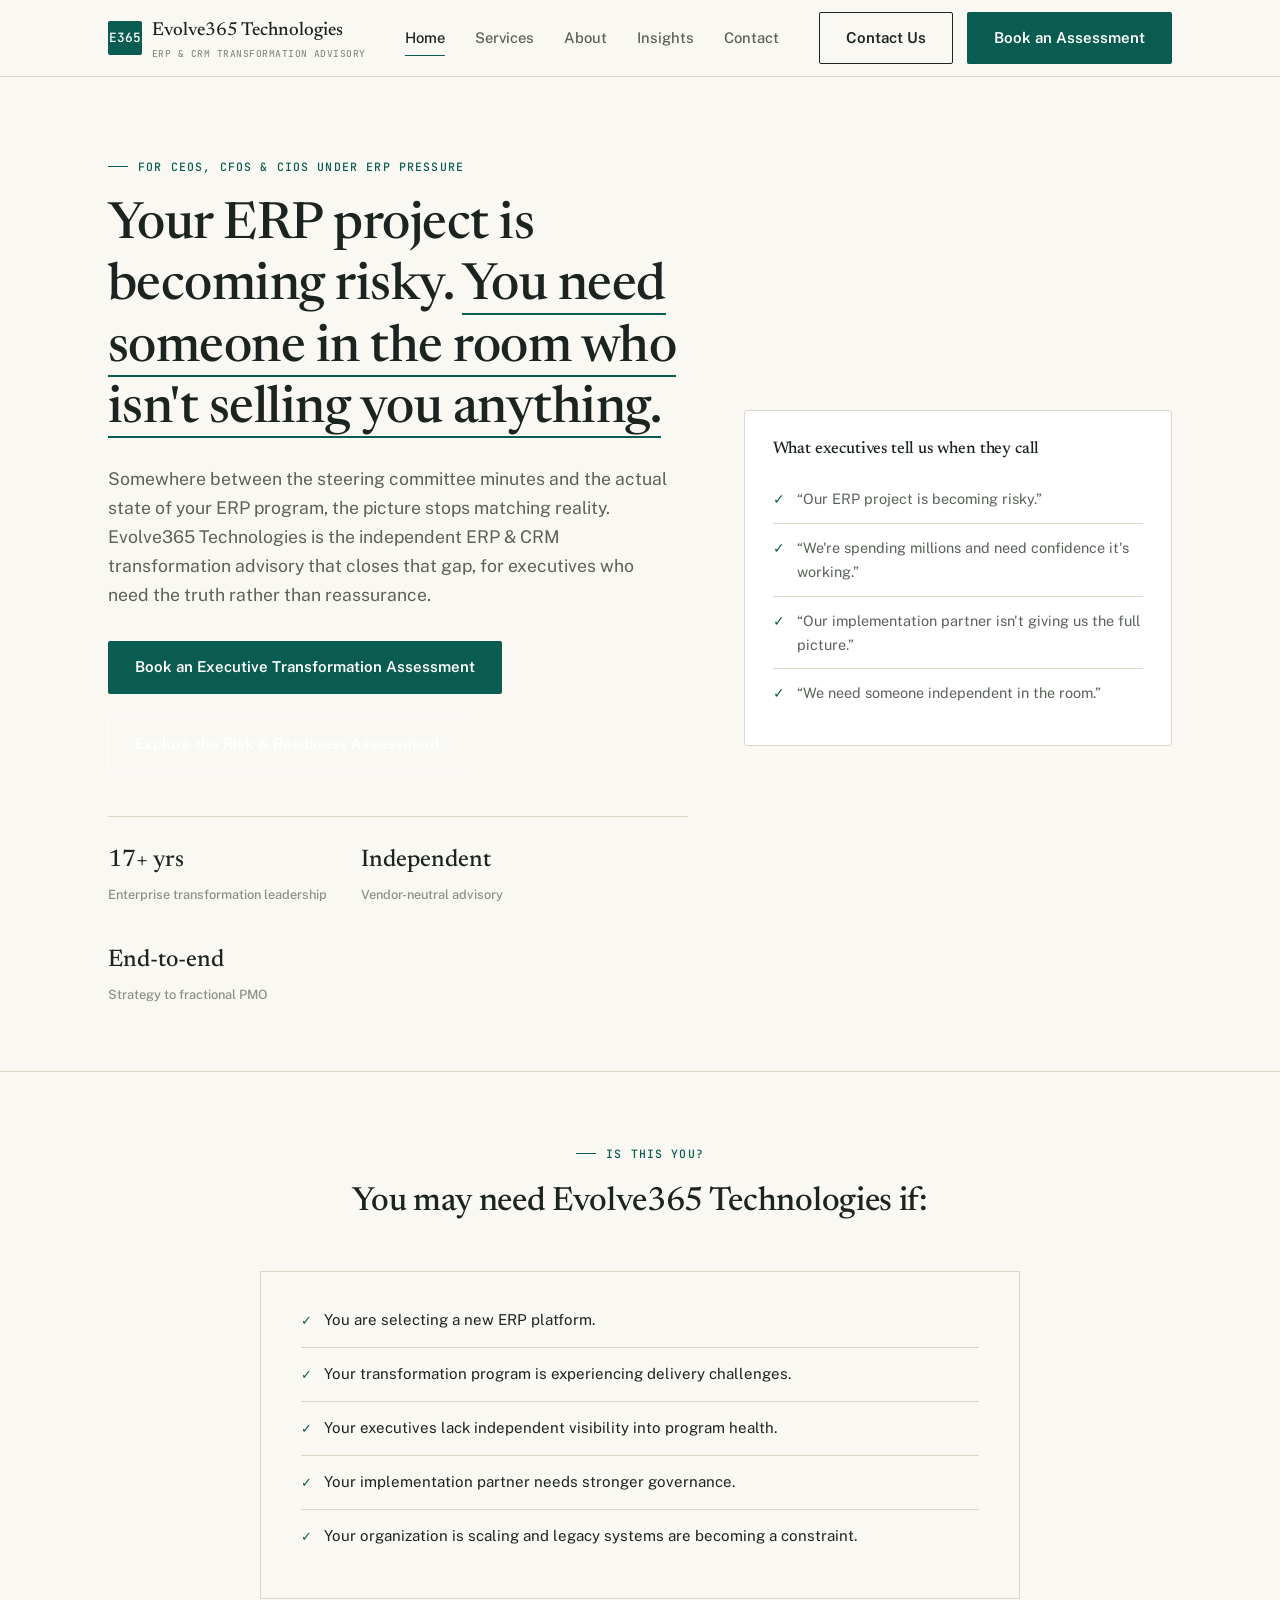
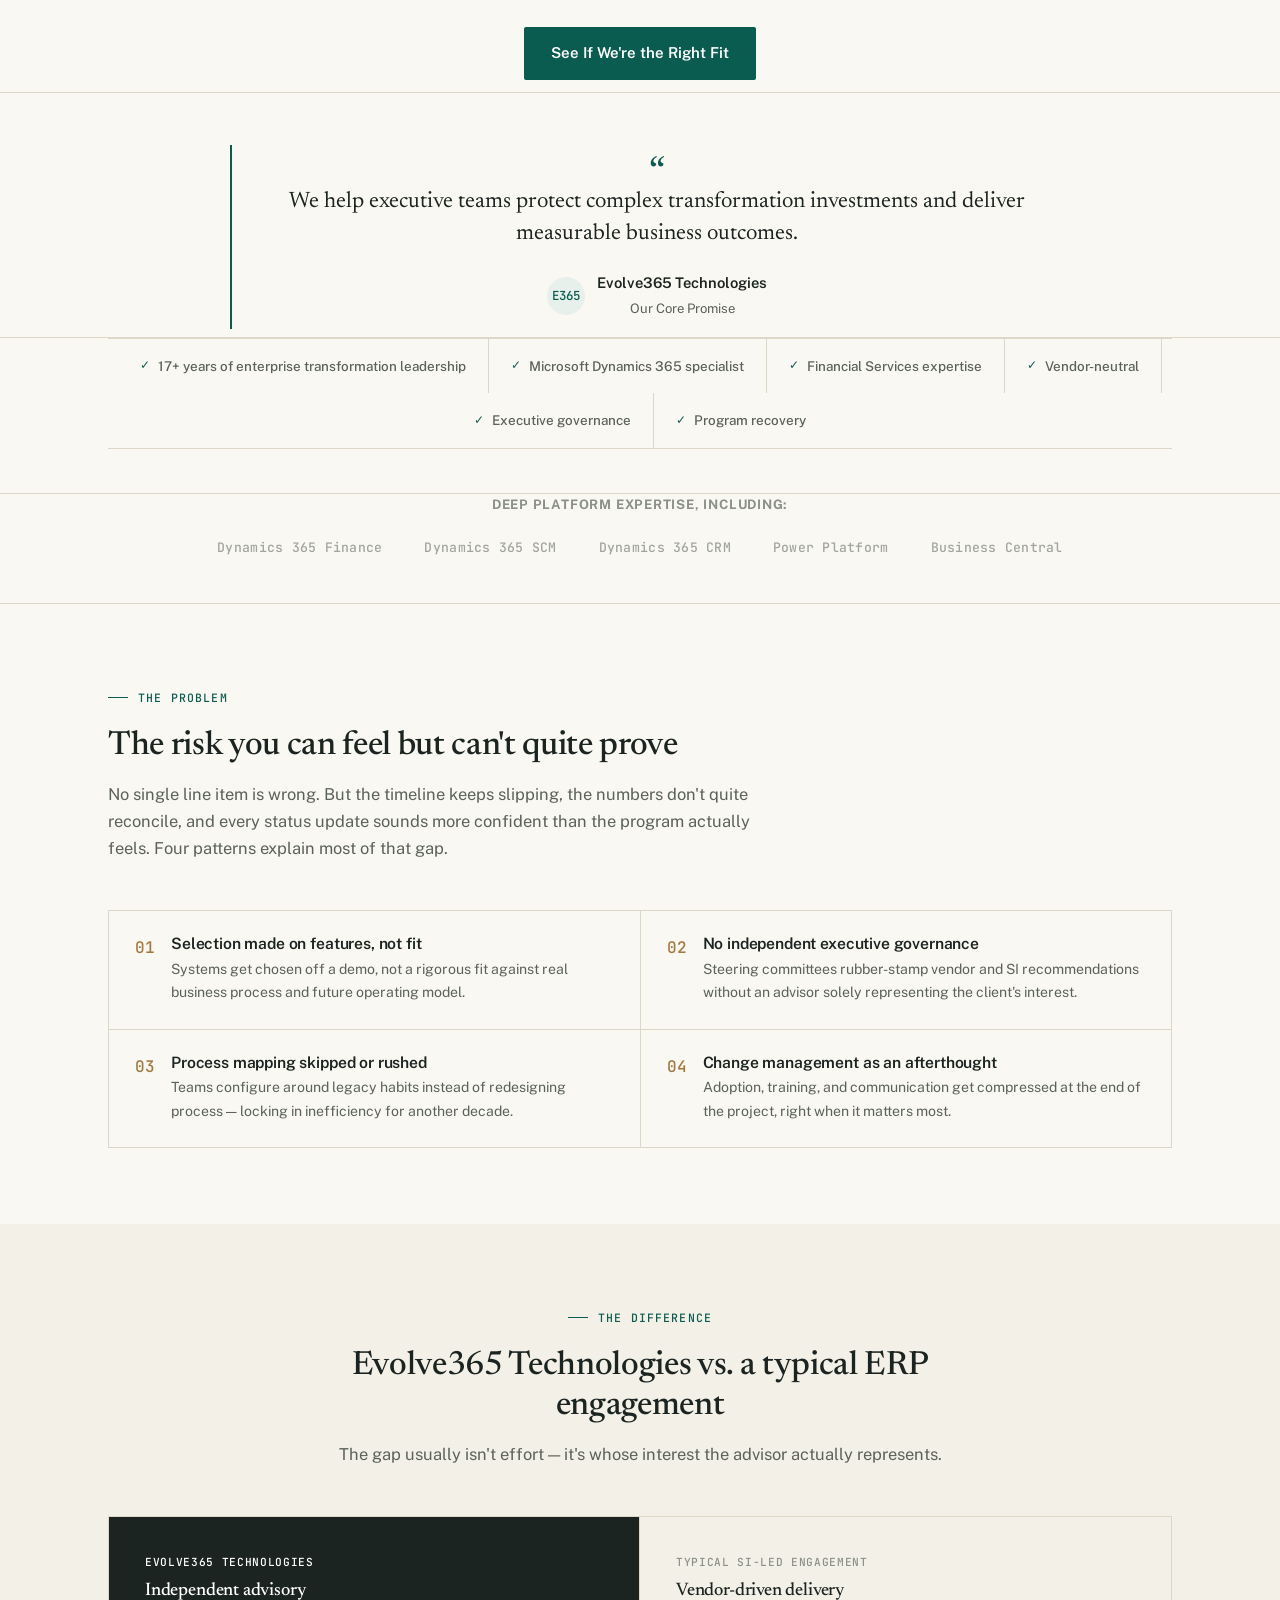
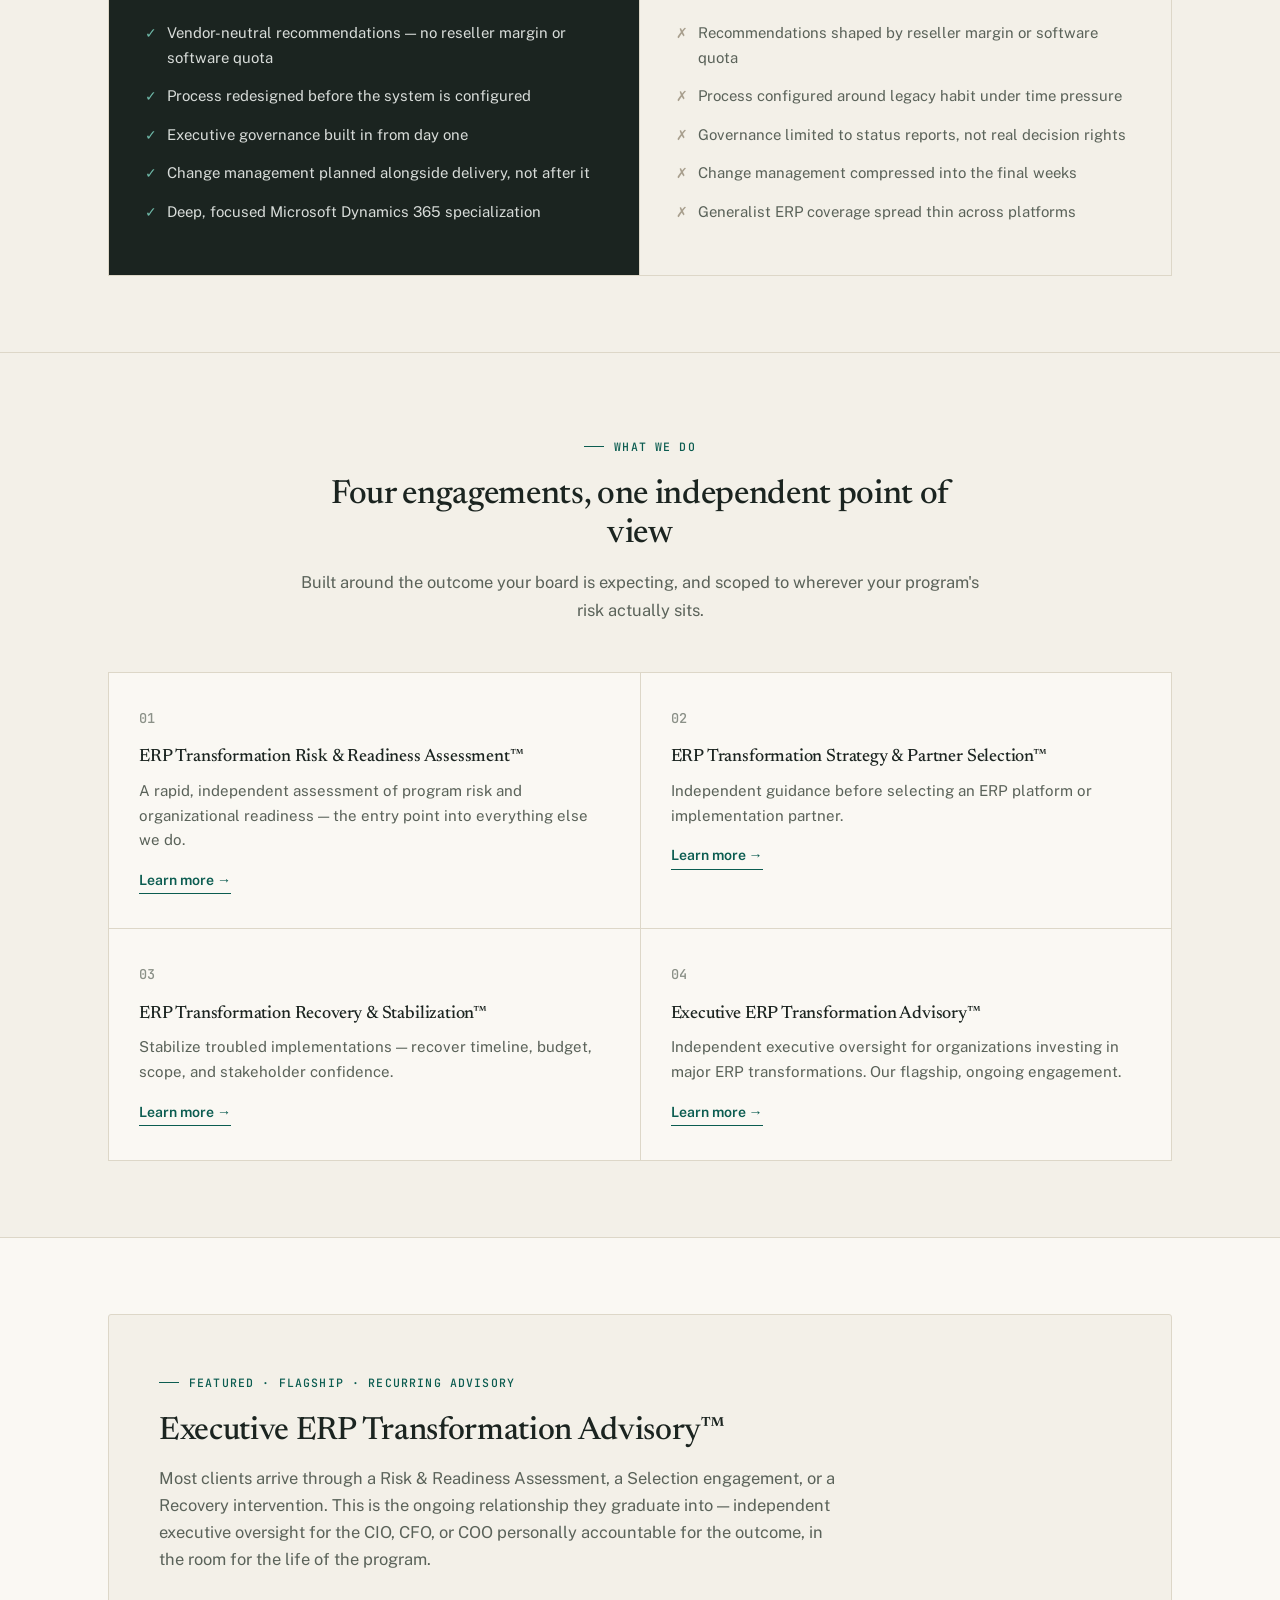
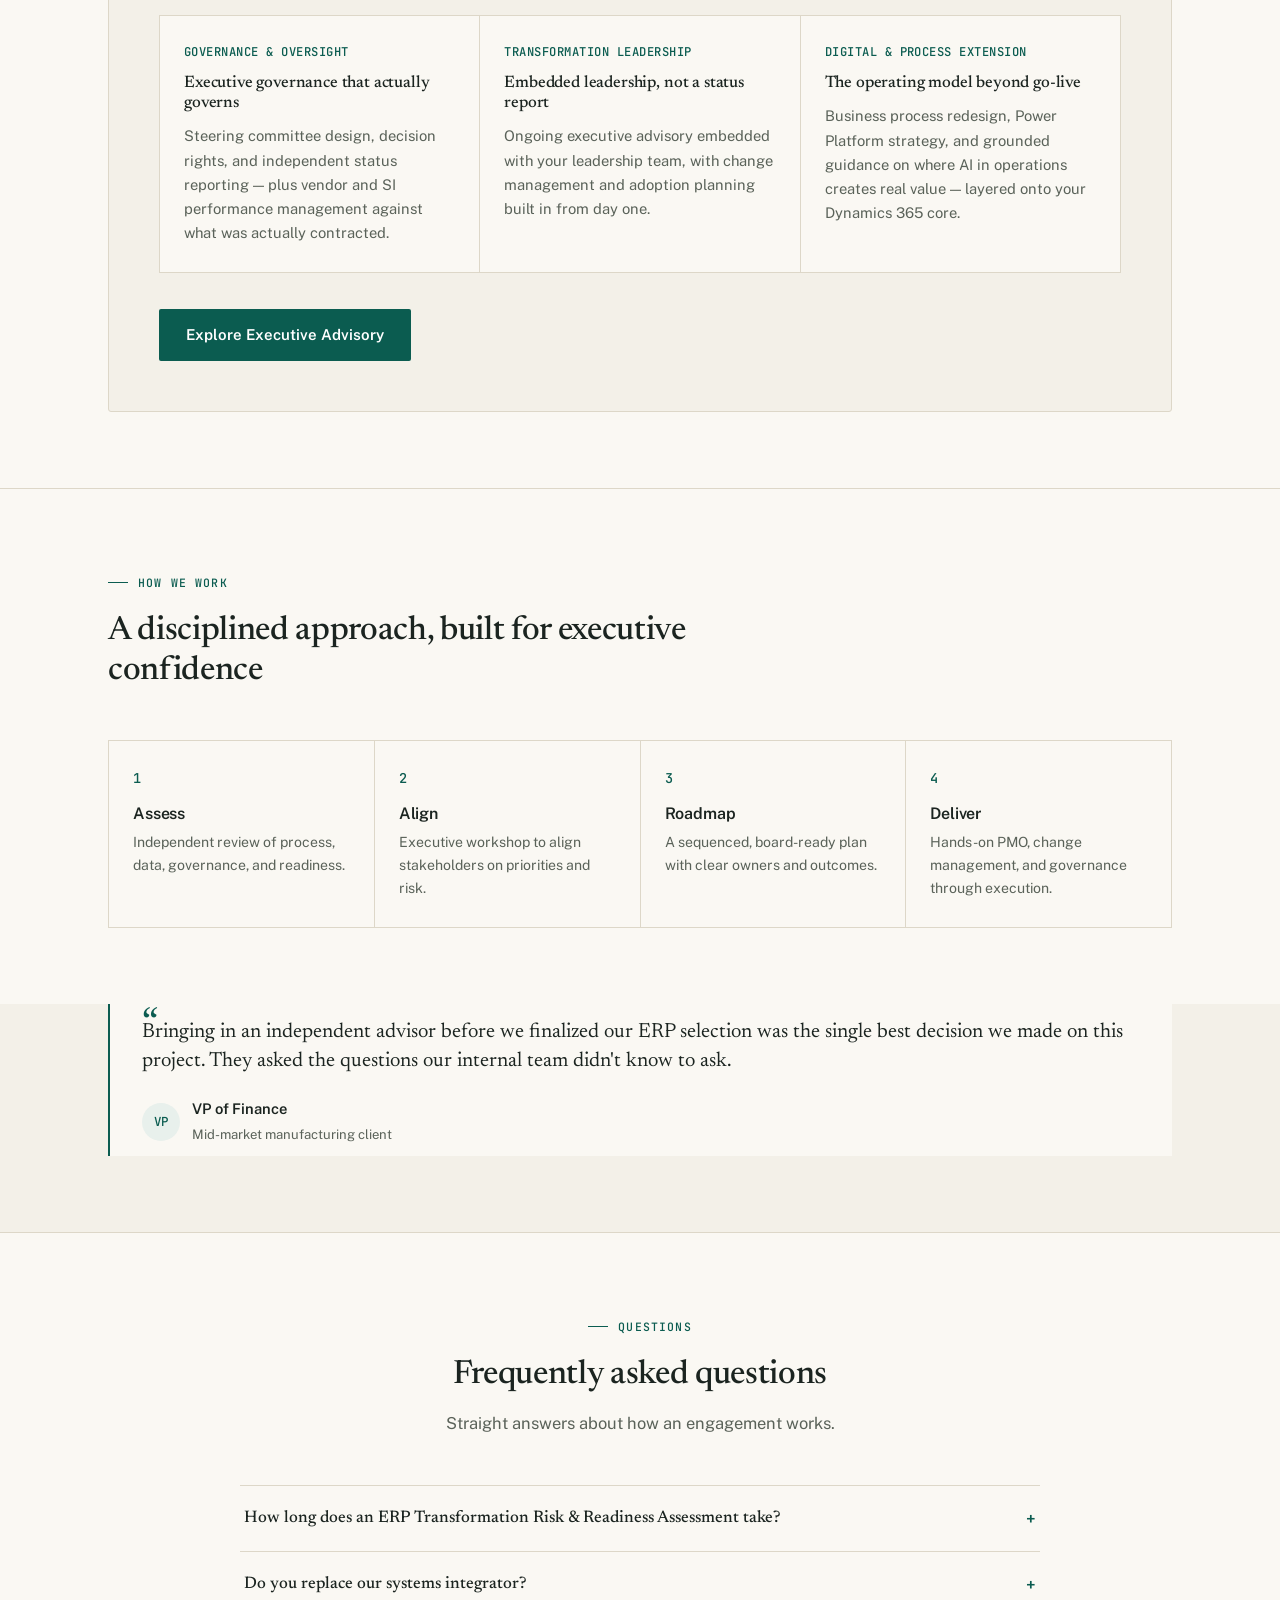
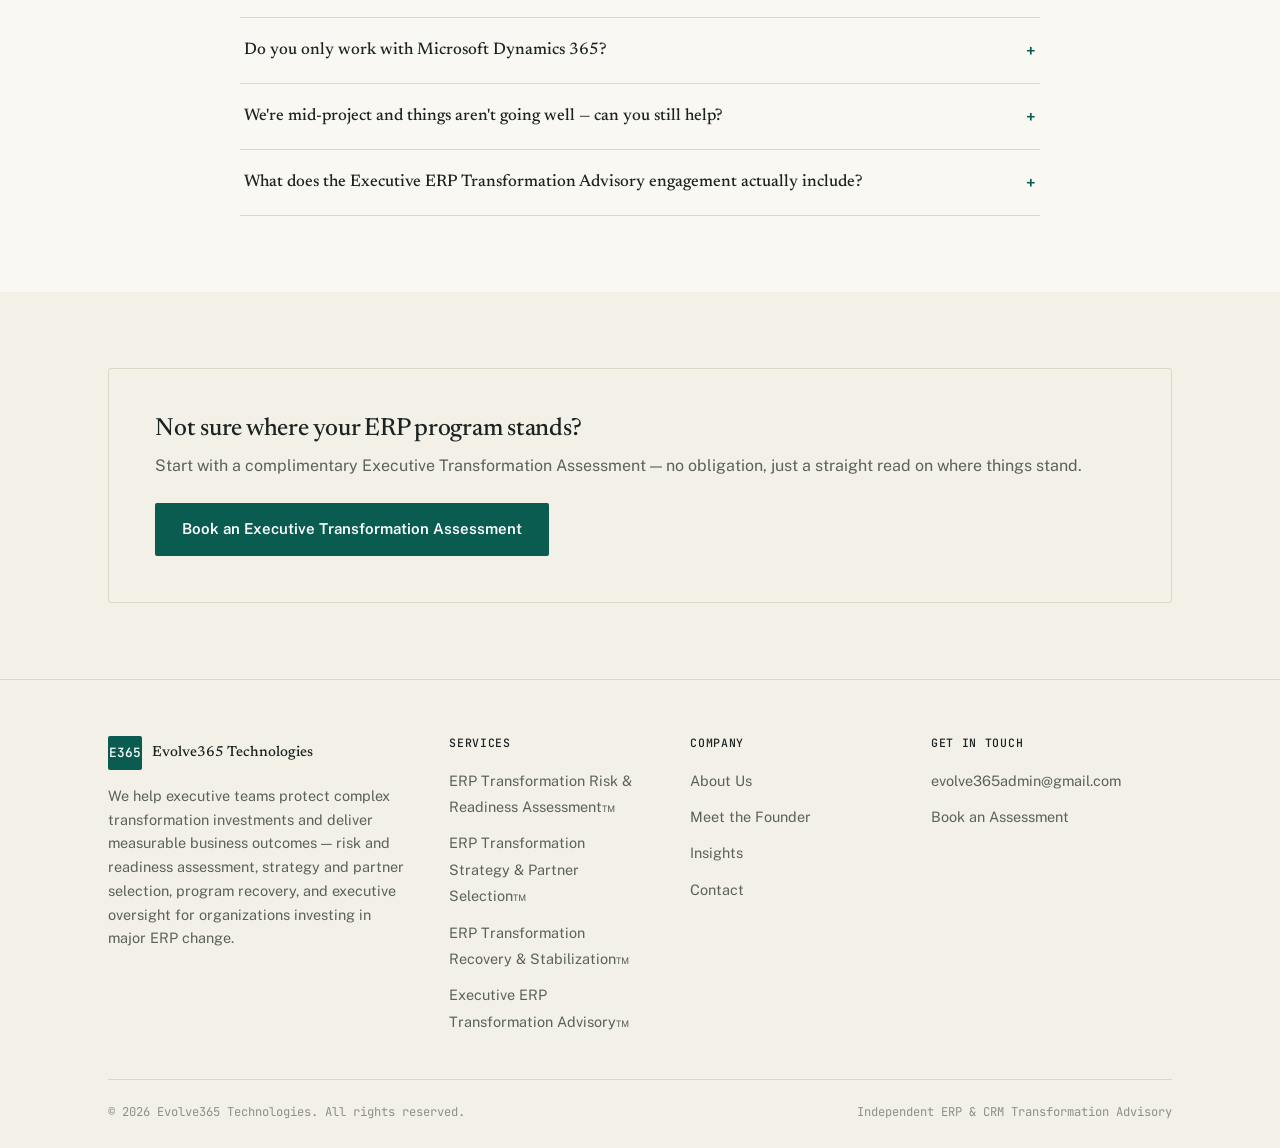
==== index.html @ 1dfd3779 "Add files via upload" ====
<!DOCTYPE html>
<html lang="en">
<head>
<meta charset="UTF-8">
<meta name="viewport" content="width=device-width, initial-scale=1.0">
<title>Evolve365 Technologies | Independent ERP &amp; CRM Transformation Advisory</title>
<meta name="description" content="Evolve365 Technologies helps executive teams protect complex ERP and CRM transformation investments and deliver measurable business outcomes — independent advisory for CEOs, CFOs, and CIOs, with deep Microsoft Dynamics 365 specialization.">
<link rel="preconnect" href="https://fonts.googleapis.com">
<link href="https://fonts.googleapis.com/css2?family=Newsreader:opsz,wght@6..72,400;6..72,500;6..72,600&family=Public+Sans:wght@400;500;600;700&family=JetBrains+Mono:wght@400;500&display=swap" rel="stylesheet">
<link rel="stylesheet" href="styles.css">
</head>
<body>

<header class="site-header">
  <div class="container nav-wrap">
    <a href="index.html" class="logo">
      <span class="logo-mark">E365</span>
      <span>Evolve365 Technologies<br><small>ERP &amp; CRM Transformation Advisory</small></span>
    </a>
    <nav class="nav-links">
      <a href="index.html" class="active">Home</a>
      <a href="services.html">Services</a>
      <a href="about.html">About</a>
      <a href="insights.html">Insights</a>
      <a href="contact.html">Contact</a>
    </nav>
    <div class="nav-cta">
      <a href="contact.html" class="btn btn-secondary">Contact Us</a>
      <a href="contact.html#booking" class="btn btn-primary">Book an Assessment</a>
    </div>
    <button class="nav-toggle" aria-label="Toggle menu"><span></span><span></span><span></span></button>
  </div>
</header>

<!-- HERO -->
<section class="hero">
  <div class="container hero-grid">
    <div>
      <span class="eyebrow">For CEOs, CFOs &amp; CIOs Under ERP Pressure</span>
      <h1>Your ERP project is becoming risky. <span>You need someone in the room who isn't selling you anything.</span></h1>
      <p class="lead">Somewhere between the steering committee minutes and the actual state of your ERP program, the picture stops matching reality. Evolve365 Technologies is the independent ERP &amp; CRM transformation advisory that closes that gap, for executives who need the truth rather than reassurance.</p>
      <div class="hero-ctas">
        <a href="contact.html#booking" class="btn btn-primary">Book an Executive Transformation Assessment</a>
        <a href="services.html#risk-assessment" class="btn btn-ghost-light">Explore the Risk &amp; Readiness Assessment</a>
      </div>
      <div class="hero-stats">
        <div class="hero-stat"><b>17+ yrs</b><span>Enterprise transformation leadership</span></div>
        <div class="hero-stat"><b>Independent</b><span>Vendor-neutral advisory</span></div>
        <div class="hero-stat"><b>End-to-end</b><span>Strategy to fractional PMO</span></div>
      </div>
    </div>
    <div class="hero-panel">
      <h3>What executives tell us when they call</h3>
      <div class="hero-check"><span class="dot">&#10003;</span><span>&ldquo;Our ERP project is becoming risky.&rdquo;</span></div>
      <div class="hero-check"><span class="dot">&#10003;</span><span>&ldquo;We're spending millions and need confidence it's working.&rdquo;</span></div>
      <div class="hero-check"><span class="dot">&#10003;</span><span>&ldquo;Our implementation partner isn't giving us the full picture.&rdquo;</span></div>
      <div class="hero-check"><span class="dot">&#10003;</span><span>&ldquo;We need someone independent in the room.&rdquo;</span></div>
    </div>
  </div>
</section>

<!-- QUALIFICATION -->
<section class="bg-white" style="padding:64px 0 12px;">
  <div class="container">
    <div class="section-head center reveal">
      <span class="eyebrow">Is This You?</span>
      <h2>You may need Evolve365 Technologies if:</h2>
    </div>
    <div class="card reveal" style="max-width:760px; margin:0 auto; padding:36px 40px;">
      <ul class="check-list" style="font-size:1.05rem;">
        <li><span class="tick" style="border-radius:6px;">&#10003;</span>You are selecting a new ERP platform.</li>
        <li><span class="tick" style="border-radius:6px;">&#10003;</span>Your transformation program is experiencing delivery challenges.</li>
        <li><span class="tick" style="border-radius:6px;">&#10003;</span>Your executives lack independent visibility into program health.</li>
        <li><span class="tick" style="border-radius:6px;">&#10003;</span>Your implementation partner needs stronger governance.</li>
        <li style="margin-bottom:0;"><span class="tick" style="border-radius:6px;">&#10003;</span>Your organization is scaling and legacy systems are becoming a constraint.</li>
      </ul>
    </div>
    <div style="margin-top:28px; text-align:center;">
      <a href="contact.html#booking" class="btn btn-primary">See If We're the Right Fit</a>
    </div>
  </div>
</section>

<!-- POSITIONING STATEMENT -->
<section class="bg-white" style="padding:52px 0 8px;">
  <div class="container">
    <div class="quote-block reveal" style="max-width:820px; margin:0 auto; text-align:center;">
      <div class="mark" style="display:inline-block;">&ldquo;</div>
      <p class="quote-text" style="font-size:1.4rem;">We help executive teams protect complex transformation investments and deliver measurable business outcomes.</p>
      <div class="quote-author" style="justify-content:center;">
        <div class="quote-avatar">E365</div>
        <div><b>Evolve365 Technologies</b><span>Our Core Promise</span></div>
      </div>
    </div>
  </div>
</section>

<!-- STATS / TRUST BADGES -->
<section class="bg-white" style="padding:0 0 44px;">
  <div class="container">
    <div class="stats-bar reveal">
      <span class="stat-badge"><span class="tick-sm">&#10003;</span>17+ years of enterprise transformation leadership</span>
      <span class="stat-badge"><span class="tick-sm">&#10003;</span>Microsoft Dynamics 365 specialist</span>
      <span class="stat-badge"><span class="tick-sm">&#10003;</span>Financial Services expertise</span>
      <span class="stat-badge"><span class="tick-sm">&#10003;</span>Vendor-neutral</span>
      <span class="stat-badge"><span class="tick-sm">&#10003;</span>Executive governance</span>
      <span class="stat-badge"><span class="tick-sm">&#10003;</span>Program recovery</span>
    </div>
  </div>
</section>

<!-- LOGO STRIP -->
<section class="bg-white" style="padding:0 0 44px;">
  <div class="container">
    <p class="center-text" style="font-size:0.82rem; color:var(--slate-light); font-weight:700; letter-spacing:0.06em; text-transform:uppercase; margin-bottom:22px;">Deep platform expertise, including:</p>
    <div class="logo-strip">
      <span>Dynamics 365 Finance</span>
      <span>Dynamics 365 SCM</span>
      <span>Dynamics 365 CRM</span>
      <span>Power Platform</span>
      <span>Business Central</span>
    </div>
  </div>
</section>

<!-- WHY ERP PROJECTS FAIL -->
<section class="bg-white">
  <div class="container">
    <div class="section-head reveal">
      <span class="eyebrow">The Problem</span>
      <h2>The risk you can feel but can't quite prove</h2>
      <p>No single line item is wrong. But the timeline keeps slipping, the numbers don't quite reconcile, and every status update sounds more confident than the program actually feels. Four patterns explain most of that gap.</p>
    </div>
    <div class="pain-grid reveal">
      <div class="pain-item">
        <span class="x">01</span>
        <div><h4>Selection made on features, not fit</h4><p>Systems get chosen off a demo, not a rigorous fit against real business process and future operating model.</p></div>
      </div>
      <div class="pain-item">
        <span class="x">02</span>
        <div><h4>No independent executive governance</h4><p>Steering committees rubber-stamp vendor and SI recommendations without an advisor solely representing the client's interest.</p></div>
      </div>
      <div class="pain-item">
        <span class="x">03</span>
        <div><h4>Process mapping skipped or rushed</h4><p>Teams configure around legacy habits instead of redesigning process — locking in inefficiency for another decade.</p></div>
      </div>
      <div class="pain-item">
        <span class="x">04</span>
        <div><h4>Change management as an afterthought</h4><p>Adoption, training, and communication get compressed at the end of the project, right when it matters most.</p></div>
      </div>
    </div>
  </div>
</section>

<!-- COMPARISON -->
<section style="background:var(--bg);">
  <div class="container">
    <div class="section-head center reveal">
      <span class="eyebrow">The Difference</span>
      <h2>Evolve365 Technologies vs. a typical ERP engagement</h2>
      <p>The gap usually isn't effort — it's whose interest the advisor actually represents.</p>
    </div>
    <div class="compare-grid reveal">
      <div class="compare-card is-us">
        <span class="compare-tag">Evolve365 Technologies</span>
        <h3>Independent advisory</h3>
        <ul class="compare-list">
          <li><span class="mark-icon">&#10003;</span>Vendor-neutral recommendations — no reseller margin or software quota</li>
          <li><span class="mark-icon">&#10003;</span>Process redesigned before the system is configured</li>
          <li><span class="mark-icon">&#10003;</span>Executive governance built in from day one</li>
          <li><span class="mark-icon">&#10003;</span>Change management planned alongside delivery, not after it</li>
          <li><span class="mark-icon">&#10003;</span>Deep, focused Microsoft Dynamics 365 specialization</li>
        </ul>
      </div>
      <div class="compare-card is-them">
        <span class="compare-tag">Typical SI-Led Engagement</span>
        <h3>Vendor-driven delivery</h3>
        <ul class="compare-list">
          <li><span class="mark-icon">&#10007;</span>Recommendations shaped by reseller margin or software quota</li>
          <li><span class="mark-icon">&#10007;</span>Process configured around legacy habit under time pressure</li>
          <li><span class="mark-icon">&#10007;</span>Governance limited to status reports, not real decision rights</li>
          <li><span class="mark-icon">&#10007;</span>Change management compressed into the final weeks</li>
          <li><span class="mark-icon">&#10007;</span>Generalist ERP coverage spread thin across platforms</li>
        </ul>
      </div>
    </div>
  </div>
</section>

<!-- SERVICES OVERVIEW -->
<section class="bg-white" style="background:var(--bg);">
  <div class="container">
    <div class="section-head center reveal">
      <span class="eyebrow">What We Do</span>
      <h2>Four engagements, one independent point of view</h2>
      <p>Built around the outcome your board is expecting, and scoped to wherever your program's risk actually sits.</p>
    </div>
    <div class="grid-2 reveal">
      <div class="card">
        <div class="card-icon">01</div>
        <h3>ERP Transformation Risk &amp; Readiness Assessment&trade;</h3>
        <p>A rapid, independent assessment of program risk and organizational readiness — the entry point into everything else we do.</p>
        <a href="services.html#risk-assessment" class="card-link">Learn more &rarr;</a>
      </div>
      <div class="card">
        <div class="card-icon">02</div>
        <h3>ERP Transformation Strategy &amp; Partner Selection&trade;</h3>
        <p>Independent guidance before selecting an ERP platform or implementation partner.</p>
        <a href="services.html#selection-strategy" class="card-link">Learn more &rarr;</a>
      </div>
      <div class="card">
        <div class="card-icon">03</div>
        <h3>ERP Transformation Recovery &amp; Stabilization&trade;</h3>
        <p>Stabilize troubled implementations — recover timeline, budget, scope, and stakeholder confidence.</p>
        <a href="services.html#program-recovery" class="card-link">Learn more &rarr;</a>
      </div>
      <div class="card">
        <div class="card-icon">04</div>
        <h3>Executive ERP Transformation Advisory&trade;</h3>
        <p>Independent executive oversight for organizations investing in major ERP transformations. Our flagship, ongoing engagement.</p>
        <a href="services.html#executive-advisory" class="card-link">Learn more &rarr;</a>
      </div>
    </div>
  </div>
</section>

<!-- EXECUTIVE ERP TRANSFORMATION ADVISORY — FLAGSHIP, CLOSING THE SEQUENCE -->
<section class="bg-white" id="executive-advisory">
  <div class="container">
    <div class="outcome-block reveal">
      <div class="outcome-top">
        <span class="eyebrow">Featured &middot; Flagship &middot; Recurring Advisory</span>
        <h2>Executive ERP Transformation Advisory&trade;</h2>
        <p>Most clients arrive through a Risk &amp; Readiness Assessment, a Selection engagement, or a Recovery intervention. This is the ongoing relationship they graduate into — independent executive oversight for the CIO, CFO, or COO personally accountable for the outcome, in the room for the life of the program.</p>
      </div>
      <div class="outcome-cols">
        <div class="outcome-card">
          <div class="num">Governance &amp; Oversight</div>
          <h3>Executive governance that actually governs</h3>
          <p>Steering committee design, decision rights, and independent status reporting — plus vendor and SI performance management against what was actually contracted.</p>
        </div>
        <div class="outcome-card">
          <div class="num">Transformation Leadership</div>
          <h3>Embedded leadership, not a status report</h3>
          <p>Ongoing executive advisory embedded with your leadership team, with change management and adoption planning built in from day one.</p>
        </div>
        <div class="outcome-card">
          <div class="num">Digital &amp; Process Extension</div>
          <h3>The operating model beyond go-live</h3>
          <p>Business process redesign, Power Platform strategy, and grounded guidance on where AI in operations creates real value — layered onto your Dynamics 365 core.</p>
        </div>
      </div>
      <div style="margin-top:36px; position:relative;">
        <a href="services.html#executive-advisory" class="btn btn-primary">Explore Executive Advisory</a>
      </div>
    </div>
  </div>
</section>

<!-- PROCESS -->
<section class="bg-white">
  <div class="container">
    <div class="section-head reveal">
      <span class="eyebrow">How We Work</span>
      <h2>A disciplined approach, built for executive confidence</h2>
    </div>
    <div class="steps reveal">
      <div class="step"><div class="step-num">1</div><h4>Assess</h4><p>Independent review of process, data, governance, and readiness.</p></div>
      <div class="step"><div class="step-num">2</div><h4>Align</h4><p>Executive workshop to align stakeholders on priorities and risk.</p></div>
      <div class="step"><div class="step-num">3</div><h4>Roadmap</h4><p>A sequenced, board-ready plan with clear owners and outcomes.</p></div>
      <div class="step"><div class="step-num">4</div><h4>Deliver</h4><p>Hands-on PMO, change management, and governance through execution.</p></div>
    </div>
  </div>
</section>

<!-- TESTIMONIAL -->
<section style="background:var(--bg); padding-top:0;">
  <div class="container">
    <div class="quote-block reveal">
      <div class="mark">&ldquo;</div>
      <p class="quote-text">Bringing in an independent advisor before we finalized our ERP selection was the single best decision we made on this project. They asked the questions our internal team didn't know to ask.</p>
      <div class="quote-author">
        <div class="quote-avatar">VP</div>
        <div><b>VP of Finance</b><span>Mid-market manufacturing client</span></div>
      </div>
    </div>
  </div>
</section>

<!-- FAQ -->
<section class="bg-white">
  <div class="container">
    <div class="section-head center reveal">
      <span class="eyebrow">Questions</span>
      <h2>Frequently asked questions</h2>
      <p>Straight answers about how an engagement works.</p>
    </div>
    <div class="faq-list reveal">
      <div class="faq-item">
        <button class="faq-question">How long does an ERP Transformation Risk &amp; Readiness Assessment take?<span class="faq-icon">+</span></button>
        <div class="faq-answer"><p>Most assessments run two to four weeks, depending on the number of business units and process areas in scope. You leave with a scorecard and an executive roadmap, not just a report.</p></div>
      </div>
      <div class="faq-item">
        <button class="faq-question">Do you replace our systems integrator?<span class="faq-icon">+</span></button>
        <div class="faq-answer"><p>No. We work alongside your SI, holding them accountable to scope and timeline while representing your interests independently — we don't sell or resell software or implementation hours.</p></div>
      </div>
      <div class="faq-item">
        <button class="faq-question">Do you only work with Microsoft Dynamics 365?<span class="faq-icon">+</span></button>
        <div class="faq-answer"><p>Our deepest, hands-on delivery experience is with Microsoft Dynamics 365 — Finance, SCM, CRM, Business Central, and the Power Platform. On a Strategy &amp; Partner Selection engagement, we run a platform-agnostic evaluation and lead the process; we don't claim equal specialist depth across every ERP vendor, and we won't pretend to.</p></div>
      </div>
      <div class="faq-item">
        <button class="faq-question">We're mid-project and things aren't going well — can you still help?<span class="faq-icon">+</span></button>
        <div class="faq-answer"><p>Yes — this is exactly what our ERP Transformation Recovery &amp; Stabilization&trade; engagement is for. We start with a rapid diagnostic, then re-baseline scope, budget, and timeline before stepping into delivery leadership.</p></div>
      </div>
      <div class="faq-item">
        <button class="faq-question">What does the Executive ERP Transformation Advisory engagement actually include?<span class="faq-icon">+</span></button>
        <div class="faq-answer"><p>Ongoing, embedded executive advisory — governance, vendor accountability, change leadership, and digital/process extension — scoped to what your program actually needs, rather than a full-time hire.</p></div>
      </div>
    </div>
  </div>
</section>

<!-- CTA BANNER -->
<section style="background:var(--bg);">
  <div class="container">
    <div class="cta-banner reveal">
      <div>
        <h2>Not sure where your ERP program stands?</h2>
        <p>Start with a complimentary Executive Transformation Assessment — no obligation, just a straight read on where things stand.</p>
      </div>
      <a href="contact.html#booking" class="btn btn-primary">Book an Executive Transformation Assessment</a>
    </div>
  </div>
</section>

<footer class="site-footer">
  <div class="container">
    <div class="footer-grid">
      <div class="footer-brand">
        <a href="index.html" class="logo" style="color:#fff;">
          <span class="logo-mark">E365</span>
          <span>Evolve365 Technologies</span>
        </a>
        <p>We help executive teams protect complex transformation investments and deliver measurable business outcomes — risk and readiness assessment, strategy and partner selection, program recovery, and executive oversight for organizations investing in major ERP change.</p>
      </div>
      <div>
        <h4>Services</h4>
        <ul>
          <li><a href="services.html#risk-assessment">ERP Transformation Risk &amp; Readiness Assessment&trade;</a></li>
          <li><a href="services.html#selection-strategy">ERP Transformation Strategy &amp; Partner Selection&trade;</a></li>
          <li><a href="services.html#program-recovery">ERP Transformation Recovery &amp; Stabilization&trade;</a></li>
          <li><a href="services.html#executive-advisory">Executive ERP Transformation Advisory&trade;</a></li>
        </ul>
      </div>
      <div>
        <h4>Company</h4>
        <ul>
          <li><a href="about.html">About Us</a></li>
          <li><a href="about.html#founder">Meet the Founder</a></li>
          <li><a href="insights.html">Insights</a></li>
          <li><a href="contact.html">Contact</a></li>
        </ul>
      </div>
      <div>
        <h4>Get In Touch</h4>
        <ul>
          <li><a href="mailto:evolve365admin@gmail.com">evolve365admin@gmail.com</a></li>
          <li><a href="contact.html#booking">Book an Assessment</a></li>
        </ul>
      </div>
    </div>
    <div class="footer-bottom">
      <span>&copy; 2026 Evolve365 Technologies. All rights reserved.</span>
      <span>Independent ERP &amp; CRM Transformation Advisory</span>
    </div>
  </div>
</footer>

<script src="script.js"></script>
</body>
</html>
---- styles.css ----
/* ===========================================================
   Technologies Evolve365 — Shared Stylesheet
   Boutique dossier system: warm paper, restrained green accent,
   editorial serif headlines, hairline rules over shadows/cards.
   =========================================================== */

:root {
  --paper: #faf8f3;
  --paper-2: #f3f0e8;
  --ink: #1b2420;
  --ink-soft: #5a6259;
  --ink-faint: #8b9188;
  --accent: #0f7a6b;        /* green — primary CTA / links / labels */
  --accent-deep: #0b5c50;   /* hover / dark green */
  --accent-tint: #e8f0ec;   /* faint green wash, used sparingly */
  --accent-ink: #ffffff;
  --gold: #a3793f;
  --gold-tint: #f3ece0;
  --white: #ffffff;
  --line: #1b2420;
  --radius: 3px;
  --radius-sm: 2px;
  --shadow-sm: none;
  --shadow-md: none;
  --shadow-lg: none;
  --maxw: 1120px;

  /* legacy aliases kept so nothing breaks */
  --navy: var(--ink);
  --navy-deep: var(--ink);
  --blue: var(--accent);
  --blue-light: var(--accent-tint);
  --teal: var(--accent);
  --teal-light: var(--accent-tint);
  --slate: var(--ink-soft);
  --slate-light: var(--ink-faint);
  --bg: var(--paper-2);
  --border: #ddd7c8;
  --lime: var(--gold);
  --sky: var(--gold);
}

* { box-sizing: border-box; margin: 0; padding: 0; }

html { scroll-behavior: smooth; }

body {
  font-family: 'Public Sans', -apple-system, BlinkMacSystemFont, 'Segoe UI', sans-serif;
  color: var(--ink);
  background: var(--paper);
  line-height: 1.65;
  -webkit-font-smoothing: antialiased;
}

h1, h2, h3, h4 {
  font-family: 'Newsreader', Georgia, serif;
  color: var(--ink);
  line-height: 1.2;
  font-weight: 500;
  letter-spacing: -0.01em;
}

a { color: inherit; text-decoration: none; }

img { max-width: 100%; display: block; }

.container {
  max-width: var(--maxw);
  margin: 0 auto;
  padding: 0 28px;
}

.eyebrow {
  display: inline-flex;
  align-items: center;
  gap: 10px;
  font-family: 'JetBrains Mono', monospace;
  font-size: 0.72rem;
  font-weight: 500;
  letter-spacing: 0.1em;
  text-transform: uppercase;
  color: var(--accent-deep);
  background: none;
  padding: 0;
  border-radius: 0;
  margin-bottom: 20px;
}
.eyebrow::before { content: ''; width: 20px; height: 1px; background: var(--accent-deep); flex-shrink: 0; }

/* ---------- Buttons ---------- */
.btn {
  display: inline-flex;
  align-items: center;
  justify-content: center;
  gap: 8px;
  padding: 13px 26px;
  border-radius: var(--radius-sm);
  font-family: 'Public Sans', sans-serif;
  font-weight: 600;
  font-size: 0.94rem;
  cursor: pointer;
  border: 1px solid transparent;
  transition: background 0.15s ease, border-color 0.15s ease, color 0.15s ease;
  white-space: nowrap;
  box-shadow: none;
}
.btn-primary {
  background: var(--accent-deep);
  color: #fff;
}
.btn-primary:hover { background: var(--ink); }
.btn-secondary {
  background: transparent;
  color: var(--ink);
  border: 1px solid var(--ink);
}
.btn-secondary:hover { background: var(--ink); color: var(--paper); }
.btn-ghost-light {
  background: transparent;
  color: #fff;
  border: 1px solid rgba(255,255,255,0.55);
}
.btn-ghost-light:hover { background: rgba(255,255,255,0.14); }
.btn-block { width: 100%; }

/* ---------- Header / Nav ---------- */
.site-header {
  position: sticky;
  top: 0;
  z-index: 100;
  background: rgba(250,248,243,0.94);
  backdrop-filter: blur(6px);
  border-bottom: 1px solid var(--border);
}
.nav-wrap {
  display: flex;
  align-items: center;
  justify-content: space-between;
  height: 76px;
}
.logo {
  display: flex;
  align-items: center;
  gap: 10px;
  font-family: 'Newsreader', serif;
  font-weight: 500;
  font-size: 1.18rem;
  color: var(--ink);
}
.logo-mark {
  width: 34px;
  height: 34px;
  border-radius: var(--radius-sm);
  background: var(--accent-deep);
  display: flex;
  align-items: center;
  justify-content: center;
  color: #fff;
  font-family: 'JetBrains Mono', monospace;
  font-weight: 500;
  font-size: 0.8rem;
  flex-shrink: 0;
}
.logo small {
  display: block;
  font-family: 'JetBrains Mono', monospace;
  font-size: 0.6rem;
  font-weight: 500;
  color: var(--ink-faint);
  letter-spacing: 0.05em;
  text-transform: uppercase;
}
.nav-links {
  display: flex;
  align-items: center;
  gap: 30px;
}
.nav-links a {
  font-size: 0.92rem;
  font-weight: 500;
  color: var(--ink-soft);
  transition: color 0.15s ease;
  position: relative;
}
.nav-links a:hover, .nav-links a.active { color: var(--ink); }
.nav-links a.active::after {
  content: "";
  position: absolute;
  left: 0; right: 0; bottom: -6px;
  height: 1px;
  background: var(--accent-deep);
}
.nav-cta { display: flex; align-items: center; gap: 14px; }
.nav-toggle {
  display: none;
  background: none;
  border: none;
  cursor: pointer;
  padding: 6px;
}
.nav-toggle span {
  display: block;
  width: 24px;
  height: 1px;
  background: var(--ink);
  margin: 6px 0;
  transition: all 0.2s ease;
}

@media (max-width: 900px) {
  .nav-links {
    position: fixed;
    top: 76px; left: 0; right: 0;
    background: var(--paper);
    flex-direction: column;
    align-items: flex-start;
    padding: 24px 28px;
    gap: 18px;
    border-bottom: 1px solid var(--border);
    transform: translateY(-130%);
    opacity: 0;
    transition: all 0.25s ease;
    pointer-events: none;
  }
  .nav-links.open { transform: translateY(0); opacity: 1; pointer-events: auto; }
  .nav-toggle { display: block; }
  .nav-cta .btn-secondary { display: none; }
}

/* ---------- Hero ---------- */
.hero {
  background: var(--paper);
  color: var(--ink);
  padding: 72px 0 64px;
  position: relative;
  overflow: hidden;
}
.hero::before { content: none; }
.hero-grid {
  position: relative;
  display: grid;
  grid-template-columns: 1.15fr 0.85fr;
  gap: 56px;
  align-items: center;
}
.hero h1 {
  color: var(--ink);
  font-size: clamp(2.1rem, 4vw, 3.2rem);
  margin-bottom: 22px;
  font-weight: 500;
}
.hero h1 span {
  color: var(--ink);
  background: none;
  padding: 0;
  border-radius: 0;
  display: inline;
  border-bottom: 2px solid var(--accent-deep);
}
.hero p.lead {
  font-size: 1.1rem;
  color: var(--ink-soft);
  max-width: 560px;
  margin-bottom: 32px;
}
.hero-ctas { display: flex; gap: 24px; flex-wrap: wrap; align-items: center; }
.hero-stats {
  display: flex;
  gap: 34px;
  margin-top: 46px;
  flex-wrap: wrap;
  border-top: 1px solid var(--border);
  padding-top: 24px;
}
.hero-stat b {
  display: block;
  font-family: 'Newsreader', serif;
  font-weight: 500;
  font-size: 1.5rem;
  color: var(--ink);
}
.hero-stat span { font-size: 0.8rem; color: var(--ink-faint); font-weight: 500; }

.hero-panel {
  background: var(--white);
  border: 1px solid var(--border);
  border-radius: var(--radius);
  padding: 28px;
  box-shadow: none;
}
.hero-panel h3 { color: var(--ink); font-size: 1.05rem; margin-bottom: 16px; font-weight: 500; }
.hero-check {
  display: flex;
  gap: 12px;
  align-items: flex-start;
  padding: 12px 0;
  border-bottom: 1px solid var(--border);
  color: var(--ink-soft);
  font-size: 0.9rem;
}
.hero-check:last-child { border-bottom: none; }
.hero-check .dot {
  width: auto; height: auto;
  border-radius: 0;
  background: none;
  color: var(--accent-deep);
  display: flex; align-items: center; justify-content: center;
  font-family: 'JetBrains Mono', monospace;
  font-size: 0.85rem;
  font-weight: 500;
  flex-shrink: 0;
  margin-top: 1px;
}

@media (max-width: 860px) {
  .hero-grid { grid-template-columns: 1fr; }
}

/* ---------- Sections ---------- */
section { padding: 76px 0; }
.section-head { max-width: 680px; margin-bottom: 48px; }
.section-head.center { margin-left: auto; margin-right: auto; text-align: center; }
.section-head h2 { font-size: clamp(1.6rem, 2.6vw, 2.15rem); margin-bottom: 14px; font-weight: 500; }
.section-head p { color: var(--ink-soft); font-size: 1.03rem; }

.bg-white { background: var(--paper); border-top: 1px solid var(--border); }
.bg-navy { background: var(--paper-2); color: var(--ink); border-top: 1px solid var(--border); }
.bg-navy h2, .bg-navy h3 { color: var(--ink); }

/* ---------- Cards / Grids ---------- */
.grid-3 { display: grid; grid-template-columns: repeat(3, 1fr); gap: 0; border-top: 1px solid var(--border); border-left: 1px solid var(--border); }
.grid-2 { display: grid; grid-template-columns: repeat(2, 1fr); gap: 0; border-top: 1px solid var(--border); border-left: 1px solid var(--border); }
@media (max-width: 900px) { .grid-3, .grid-2 { grid-template-columns: 1fr; } }

.card {
  background: var(--paper);
  border-right: 1px solid var(--border);
  border-bottom: 1px solid var(--border);
  border-radius: 0;
  padding: 34px 30px;
  box-shadow: none;
  transition: background 0.2s ease;
}
.card:hover { background: var(--paper-2); transform: none; box-shadow: none; }
.card-icon {
  width: auto; height: auto;
  border-radius: 0;
  background: none;
  color: var(--ink-faint);
  display: block;
  font-family: 'JetBrains Mono', monospace;
  font-size: 0.85rem;
  font-weight: 500;
  margin-bottom: 18px;
}
.card h3 { font-size: 1.12rem; margin-bottom: 10px; font-weight: 500; }
.card p { color: var(--ink-soft); font-size: 0.94rem; }
.card a.card-link {
  display: inline-flex; align-items: center; gap: 6px;
  font-size: 0.88rem; font-weight: 600; color: var(--accent-deep);
  margin-top: 16px;
  border-bottom: 1px solid var(--accent-deep);
  padding-bottom: 1px;
}

/* Standalone card (qualification checklist etc.) keeps a full hairline border */
.section-head + .card, .card[style] {
  border: 1px solid var(--border);
}

/* ---------- Outcome / flagship feature block ---------- */
.outcome-block {
  background: var(--paper-2);
  border: 1px solid var(--border);
  border-radius: var(--radius);
  padding: 50px;
  color: var(--ink);
  position: relative;
  overflow: hidden;
}
.outcome-block::after { content: none; }
.outcome-top { position: relative; max-width: 680px; margin-bottom: 42px; }
.outcome-top .eyebrow { background: none; color: var(--accent-deep); box-shadow: none; }
.outcome-top h2 { color: var(--ink); font-size: clamp(1.55rem, 2.5vw, 2rem); margin-bottom: 14px; font-weight: 500; }
.outcome-top p { color: var(--ink-soft); font-size: 1.03rem; }
.outcome-cols {
  position: relative;
  display: grid;
  grid-template-columns: repeat(3, 1fr);
  gap: 0;
  border-top: 1px solid var(--border);
  border-left: 1px solid var(--border);
}
@media (max-width: 900px) { .outcome-cols { grid-template-columns: 1fr; } }
.outcome-card {
  background: var(--paper);
  border-right: 1px solid var(--border);
  border-bottom: 1px solid var(--border);
  border-radius: 0;
  padding: 26px 24px;
  box-shadow: none;
}
.outcome-card .num {
  font-family: 'JetBrains Mono', monospace;
  font-size: 0.76rem;
  color: var(--accent-deep);
  font-weight: 500;
  letter-spacing: 0.04em;
  text-transform: uppercase;
  margin-bottom: 12px;
}
.outcome-card h3 { color: var(--ink); font-size: 1.04rem; margin-bottom: 10px; font-weight: 500; }
.outcome-card p { color: var(--ink-soft); font-size: 0.92rem; }

/* ---------- Pain / Why section ---------- */
.pain-grid {
  display: grid;
  grid-template-columns: repeat(2, 1fr);
  gap: 0;
  border-top: 1px solid var(--border);
  border-left: 1px solid var(--border);
}
@media (max-width: 760px) { .pain-grid { grid-template-columns: 1fr; } }
.pain-item {
  display: flex; gap: 16px;
  background: var(--paper);
  border-right: 1px solid var(--border);
  border-bottom: 1px solid var(--border);
  border-radius: 0;
  padding: 24px 26px;
  box-shadow: none;
}
.pain-item .x {
  width: auto; height: auto; flex-shrink: 0;
  border-radius: 0;
  background: none;
  color: var(--gold);
  font-family: 'JetBrains Mono', monospace;
  display: flex; align-items: flex-start; justify-content: center;
  font-weight: 500;
}
.pain-item h4 { font-size: 0.98rem; margin-bottom: 4px; font-weight: 600; font-family: 'Public Sans', sans-serif; }
.pain-item p { font-size: 0.88rem; color: var(--ink-soft); }

/* ---------- Process steps ---------- */
.steps { display: grid; grid-template-columns: repeat(4, 1fr); gap: 0; border-top: 1px solid var(--border); border-left: 1px solid var(--border); }
@media (max-width: 900px) { .steps { grid-template-columns: repeat(2, 1fr); } }
@media (max-width: 560px) { .steps { grid-template-columns: 1fr; } }
.step {
  position: relative;
  padding: 26px 24px;
  background: var(--paper);
  border-right: 1px solid var(--border);
  border-bottom: 1px solid var(--border);
  border-radius: 0;
  box-shadow: none;
}
.step .step-num {
  width: auto; height: auto;
  border-radius: 0;
  background: none;
  color: var(--accent-deep);
  display: block;
  font-family: 'JetBrains Mono', monospace;
  font-weight: 500;
  font-size: 0.85rem;
  margin-bottom: 14px;
}
.step h4 { font-size: 1rem; margin-bottom: 8px; font-weight: 600; font-family: 'Public Sans', sans-serif; }
.step p { font-size: 0.88rem; color: var(--ink-soft); }

/* ---------- Stats / trust badge bar ---------- */
.stats-bar {
  display: flex;
  align-items: center;
  justify-content: center;
  gap: 0;
  flex-wrap: wrap;
  border-top: 1px solid var(--border);
  border-bottom: 1px solid var(--border);
}
.stat-badge {
  display: inline-flex;
  align-items: center;
  gap: 8px;
  background: none;
  border-right: 1px solid var(--border);
  border-radius: 0;
  padding: 16px 22px;
  font-size: 0.84rem;
  font-weight: 500;
  color: var(--ink-soft);
  box-shadow: none;
}
.stat-badge:last-child { border-right: none; }
.stat-badge .tick-sm {
  width: auto; height: auto; border-radius: 0;
  background: none; color: var(--accent-deep);
  display: flex; align-items: center; justify-content: center;
  font-family: 'JetBrains Mono', monospace;
  font-size: 0.75rem; font-weight: 500; flex-shrink: 0;
}

/* ---------- Comparison table ---------- */
.compare-grid {
  display: grid;
  grid-template-columns: 1fr 1fr;
  gap: 0;
  border: 1px solid var(--border);
}
@media (max-width: 760px) { .compare-grid { grid-template-columns: 1fr; } }
.compare-card {
  border-radius: 0;
  padding: 36px;
  border: none;
}
.compare-card.is-us {
  background: var(--ink);
  border-right: 1px solid var(--border);
  box-shadow: none;
}
.compare-card.is-them { background: var(--paper-2); }
.compare-card h3 { font-size: 1.14rem; margin-bottom: 18px; font-weight: 500; }
.compare-card.is-us h3, .compare-card.is-us .compare-tag { color: #fff; }
.compare-tag {
  display: block;
  font-family: 'JetBrains Mono', monospace;
  font-size: 0.7rem; font-weight: 500; text-transform: uppercase; letter-spacing: 0.06em;
  color: var(--ink-faint); margin-bottom: 10px;
}
.compare-list { list-style: none; }
.compare-list li {
  display: flex; gap: 10px; align-items: flex-start;
  font-size: 0.93rem; margin-bottom: 14px;
}
.compare-card.is-us .compare-list li { color: #d8dcd9; }
.compare-card.is-them .compare-list li { color: var(--ink-soft); }
.compare-list li .mark-icon {
  width: auto; height: auto; border-radius: 0; flex-shrink: 0;
  display: flex; align-items: center; justify-content: center;
  font-family: 'JetBrains Mono', monospace;
  font-size: 0.85rem; font-weight: 500; margin-top: 1px;
}
.compare-card.is-us .mark-icon { color: #6fb9a8; }
.compare-card.is-them .mark-icon { color: #a89f8e; }

/* ---------- FAQ accordion ---------- */
.faq-list { max-width: 800px; margin: 0 auto; }
.faq-item {
  background: var(--paper);
  border: none;
  border-bottom: 1px solid var(--border);
  border-radius: 0;
  margin-bottom: 0;
  overflow: hidden;
}
.faq-item:first-child { border-top: 1px solid var(--border); }
.faq-question {
  display: flex;
  align-items: center;
  justify-content: space-between;
  gap: 16px;
  padding: 22px 4px;
  cursor: pointer;
  font-weight: 500;
  font-family: 'Newsreader', serif;
  font-size: 1.05rem;
  color: var(--ink);
  background: none;
  border: none;
  width: 100%;
  text-align: left;
}
.faq-icon {
  width: auto; height: auto; border-radius: 0; flex-shrink: 0;
  background: none; color: var(--accent-deep);
  display: flex; align-items: center; justify-content: center;
  font-family: 'JetBrains Mono', monospace;
  font-size: 1rem; font-weight: 500;
  transition: transform 0.2s ease;
}
.faq-item.open .faq-icon { transform: rotate(45deg); }
.faq-answer {
  max-height: 0;
  overflow: hidden;
  transition: max-height 0.25s ease;
}
.faq-answer p {
  padding: 0 4px 22px;
  color: var(--ink-soft);
  font-size: 0.93rem;
}
.faq-item.open .faq-answer { max-height: 300px; }

/* ---------- CTA banner ---------- */
.cta-banner {
  background: var(--paper-2);
  border: 1px solid var(--border);
  border-radius: var(--radius);
  padding: 46px;
  display: flex;
  align-items: center;
  justify-content: space-between;
  gap: 24px;
  color: var(--ink);
  flex-wrap: wrap;
}
.cta-banner h2 { color: var(--ink); font-size: 1.55rem; margin-bottom: 8px; font-weight: 500; }
.cta-banner p { color: var(--ink-soft); }
.cta-banner .btn-secondary { background: transparent; color: var(--ink); border: 1px solid var(--ink); }
.cta-banner .btn-primary { background: var(--accent-deep); }

/* ---------- Logos strip ---------- */
.logo-strip {
  display: flex;
  align-items: center;
  justify-content: center;
  gap: 42px;
  flex-wrap: wrap;
  opacity: 0.8;
  font-family: 'JetBrains Mono', monospace;
  font-weight: 500;
  color: var(--ink-faint);
  font-size: 0.82rem;
  letter-spacing: 0.02em;
}

/* ---------- Testimonial / quote ---------- */
.quote-block {
  background: var(--paper);
  border: none;
  border-left: 2px solid var(--accent-deep);
  border-radius: 0;
  padding: 8px 0 8px 32px;
  position: relative;
  box-shadow: none;
}
.quote-block .mark { font-size: 2.6rem; color: var(--accent-deep); font-family: 'Newsreader', serif; line-height: 0; position: relative; top: 14px; }
.quote-block p.quote-text { font-family: 'Newsreader', serif; font-size: 1.28rem; color: var(--ink); font-weight: 400; margin: 6px 0 20px; line-height: 1.45; }
.quote-author { display: flex; align-items: center; gap: 12px; }
.quote-avatar {
  width: 38px; height: 38px; border-radius: 50%;
  background: var(--accent-tint); color: var(--accent-deep);
  display: flex; align-items: center; justify-content: center;
  font-family: 'JetBrains Mono', monospace;
  font-weight: 500;
  font-size: 0.78rem;
}
.quote-author b { display: block; font-size: 0.92rem; font-family: 'Public Sans', sans-serif; font-weight: 600; }
.quote-author span { font-size: 0.82rem; color: var(--ink-soft); }

/* ---------- Tables ---------- */
.table-wrap { overflow-x: auto; border-radius: 0; border: 1px solid var(--border); background: var(--paper); }
table { width: 100%; border-collapse: collapse; min-width: 560px; }
th, td { text-align: left; padding: 16px 20px; font-size: 0.92rem; border-bottom: 1px solid var(--border); }
th { background: var(--paper-2); color: var(--ink-soft); font-family: 'JetBrains Mono', monospace; font-weight: 500; text-transform: uppercase; font-size: 0.72rem; letter-spacing: 0.05em; }
tr:last-child td { border-bottom: none; }

/* ---------- Insights / articles ---------- */
.article-card {
  background: var(--paper);
  border: 1px solid var(--border);
  border-radius: 0;
  overflow: hidden;
  box-shadow: none;
  transition: background 0.2s ease;
  display: flex;
  flex-direction: column;
}
.article-card:hover { background: var(--paper-2); transform: none; box-shadow: none; }
.article-tag-bar { height: 2px; background: var(--accent-deep); }
.article-body { padding: 28px; flex: 1; display: flex; flex-direction: column; }
.article-tag {
  font-family: 'JetBrains Mono', monospace;
  font-size: 0.7rem; font-weight: 500; text-transform: uppercase; letter-spacing: 0.06em;
  color: var(--accent-deep); margin-bottom: 12px;
}
.article-body h3 { font-size: 1.12rem; margin-bottom: 10px; font-weight: 500; }
.article-body p { font-size: 0.92rem; color: var(--ink-soft); flex: 1; }
.article-meta { margin-top: 18px; font-size: 0.8rem; color: var(--ink-faint); display: flex; justify-content: space-between; align-items: center; font-family: 'JetBrains Mono', monospace; }

/* ---------- Forms ---------- */
.form-wrap {
  background: var(--paper);
  border: 1px solid var(--border);
  border-radius: var(--radius);
  padding: 38px;
  box-shadow: none;
}
.form-row { display: grid; grid-template-columns: 1fr 1fr; gap: 18px; margin-bottom: 18px; }
@media (max-width: 640px) { .form-row { grid-template-columns: 1fr; } }
.field { display: flex; flex-direction: column; gap: 6px; margin-bottom: 18px; }
.field label { font-size: 0.83rem; font-weight: 600; color: var(--ink); }
.field input, .field select, .field textarea {
  padding: 12px 14px;
  border: 1px solid var(--border);
  border-radius: var(--radius-sm);
  font-family: inherit;
  font-size: 0.95rem;
  color: var(--ink);
  background: var(--paper-2);
  transition: border-color 0.15s ease, background 0.15s ease;
}
.field input:focus, .field select:focus, .field textarea:focus {
  outline: none;
  border-color: var(--accent-deep);
  background: var(--paper);
}
.form-note { font-size: 0.82rem; color: var(--ink-faint); margin-top: 14px; text-align: center; }
#form-success {
  display: none;
  background: var(--accent-tint);
  color: var(--accent-deep);
  border: 1px solid var(--border);
  border-radius: var(--radius-sm);
  padding: 16px 20px;
  font-size: 0.92rem;
  font-weight: 600;
  margin-bottom: 20px;
}

/* ---------- Contact info cards ---------- */
.contact-info-card {
  display: flex; gap: 16px; align-items: flex-start;
  padding: 22px 0;
  border-bottom: 1px solid var(--border);
}
.contact-info-card:last-child { border-bottom: none; }
.contact-info-card .icon {
  width: auto; height: auto; border-radius: 0; flex-shrink: 0;
  background: none; color: var(--accent-deep);
  display: flex; align-items: flex-start; justify-content: center;
  font-family: 'JetBrains Mono', monospace;
  font-size: 0.85rem;
}
.contact-info-card h4 { font-size: 0.97rem; margin-bottom: 4px; font-weight: 600; font-family: 'Public Sans', sans-serif; }
.contact-info-card p, .contact-info-card a { font-size: 0.9rem; color: var(--ink-soft); }

/* ---------- Footer ---------- */
.site-footer {
  background: var(--paper-2);
  color: var(--ink-soft);
  padding: 56px 0 26px;
  border-top: 1px solid var(--border);
}
.footer-grid {
  display: grid;
  grid-template-columns: 1.5fr 1fr 1fr 1.2fr;
  gap: 40px;
  padding-bottom: 34px;
  border-bottom: 1px solid var(--border);
}
@media (max-width: 800px) { .footer-grid { grid-template-columns: 1fr 1fr; } }
@media (max-width: 500px) { .footer-grid { grid-template-columns: 1fr; } }
.footer-grid h4 { color: var(--ink); font-family: 'JetBrains Mono', monospace; font-size: 0.72rem; font-weight: 500; margin-bottom: 18px; text-transform: uppercase; letter-spacing: 0.06em; }
.footer-grid ul { list-style: none; }
.footer-grid li { margin-bottom: 10px; }
.footer-grid a { font-size: 0.9rem; color: var(--ink-soft); }
.footer-grid a:hover { color: var(--accent-deep); }
.footer-brand .logo { color: var(--ink) !important; }
.footer-brand p { font-size: 0.9rem; color: var(--ink-soft); margin-top: 14px; max-width: 300px; }
.footer-bottom {
  display: flex; justify-content: space-between; align-items: center;
  padding-top: 22px; font-family: 'JetBrains Mono', monospace; font-size: 0.76rem; color: var(--ink-faint); flex-wrap: wrap; gap: 10px;
}

/* ---------- Page hero (subpages) ---------- */
.page-hero {
  background: var(--paper);
  color: var(--ink);
  padding: 52px 0 46px;
  border-bottom: 1px solid var(--border);
}
.page-hero .eyebrow { background: none; color: var(--accent-deep); }
.page-hero h1 { color: var(--ink); font-size: clamp(1.9rem, 3.4vw, 2.5rem); max-width: 760px; margin-bottom: 14px; font-weight: 500; }
.page-hero p { color: var(--ink-soft); max-width: 620px; font-size: 1.03rem; }
.breadcrumb { font-family: 'JetBrains Mono', monospace; font-size: 0.78rem; color: var(--ink-faint); margin-bottom: 18px; }
.breadcrumb a { color: var(--accent-deep); }

/* ---------- Utility ---------- */
.mt-0 { margin-top: 0; }
.center-text { text-align: center; }
.tag-pill {
  display: inline-block;
  font-family: 'JetBrains Mono', monospace;
  font-size: 0.72rem;
  font-weight: 500;
  padding: 0;
  border-radius: 0;
  background: none;
  color: var(--gold);
  text-transform: uppercase;
  letter-spacing: 0.06em;
  margin-bottom: 14px;
}
.service-anchor-nav {
  display: flex; flex-wrap: wrap;
  margin-bottom: 8px;
  border-top: 1px solid var(--border);
  border-left: 1px solid var(--border);
}
.service-anchor-nav a {
  font-size: 0.84rem; font-weight: 500;
  padding: 12px 18px;
  border-radius: 0;
  background: none;
  border-right: 1px solid var(--border);
  border-bottom: 1px solid var(--border);
  color: var(--ink-soft);
}
.service-anchor-nav a:hover { color: var(--accent-deep); background: var(--paper-2); }

.service-block { padding: 58px 0; border-bottom: 1px solid var(--border); }
.service-block:last-child { border-bottom: none; }
.service-block-grid {
  display: grid;
  grid-template-columns: 0.9fr 1.1fr;
  gap: 48px;
  align-items: start;
}
@media (max-width: 860px) { .service-block-grid { grid-template-columns: 1fr; } }
.service-block h2 { font-size: 1.5rem; margin-bottom: 14px; font-weight: 500; }
.service-block .lead-text { color: var(--ink-soft); font-size: 1rem; margin-bottom: 18px; }
.check-list { list-style: none; }
.check-list li {
  display: flex; gap: 12px; align-items: flex-start;
  font-size: 0.94rem; color: var(--ink); margin-bottom: 14px;
  padding-bottom: 14px;
  border-bottom: 1px solid var(--border);
}
.check-list li:last-child { border-bottom: none; }
.check-list li .tick {
  width: auto; height: auto; border-radius: 0; flex-shrink: 0;
  background: none; color: var(--accent-deep);
  display: flex; align-items: center; justify-content: center;
  font-family: 'JetBrains Mono', monospace;
  font-size: 0.8rem; font-weight: 500; margin-top: 2px;
}

/* ---------- Signature accent (founder name) ---------- */
.signature {
  font-family: 'Cormorant Garamond', serif;
  font-style: italic;
  font-weight: 500;
  color: var(--accent-deep);
}

/* Fade-in animation */
.reveal { opacity: 0; transform: translateY(14px); transition: all 0.6s ease; }
.reveal.in { opacity: 1; transform: translateY(0); }
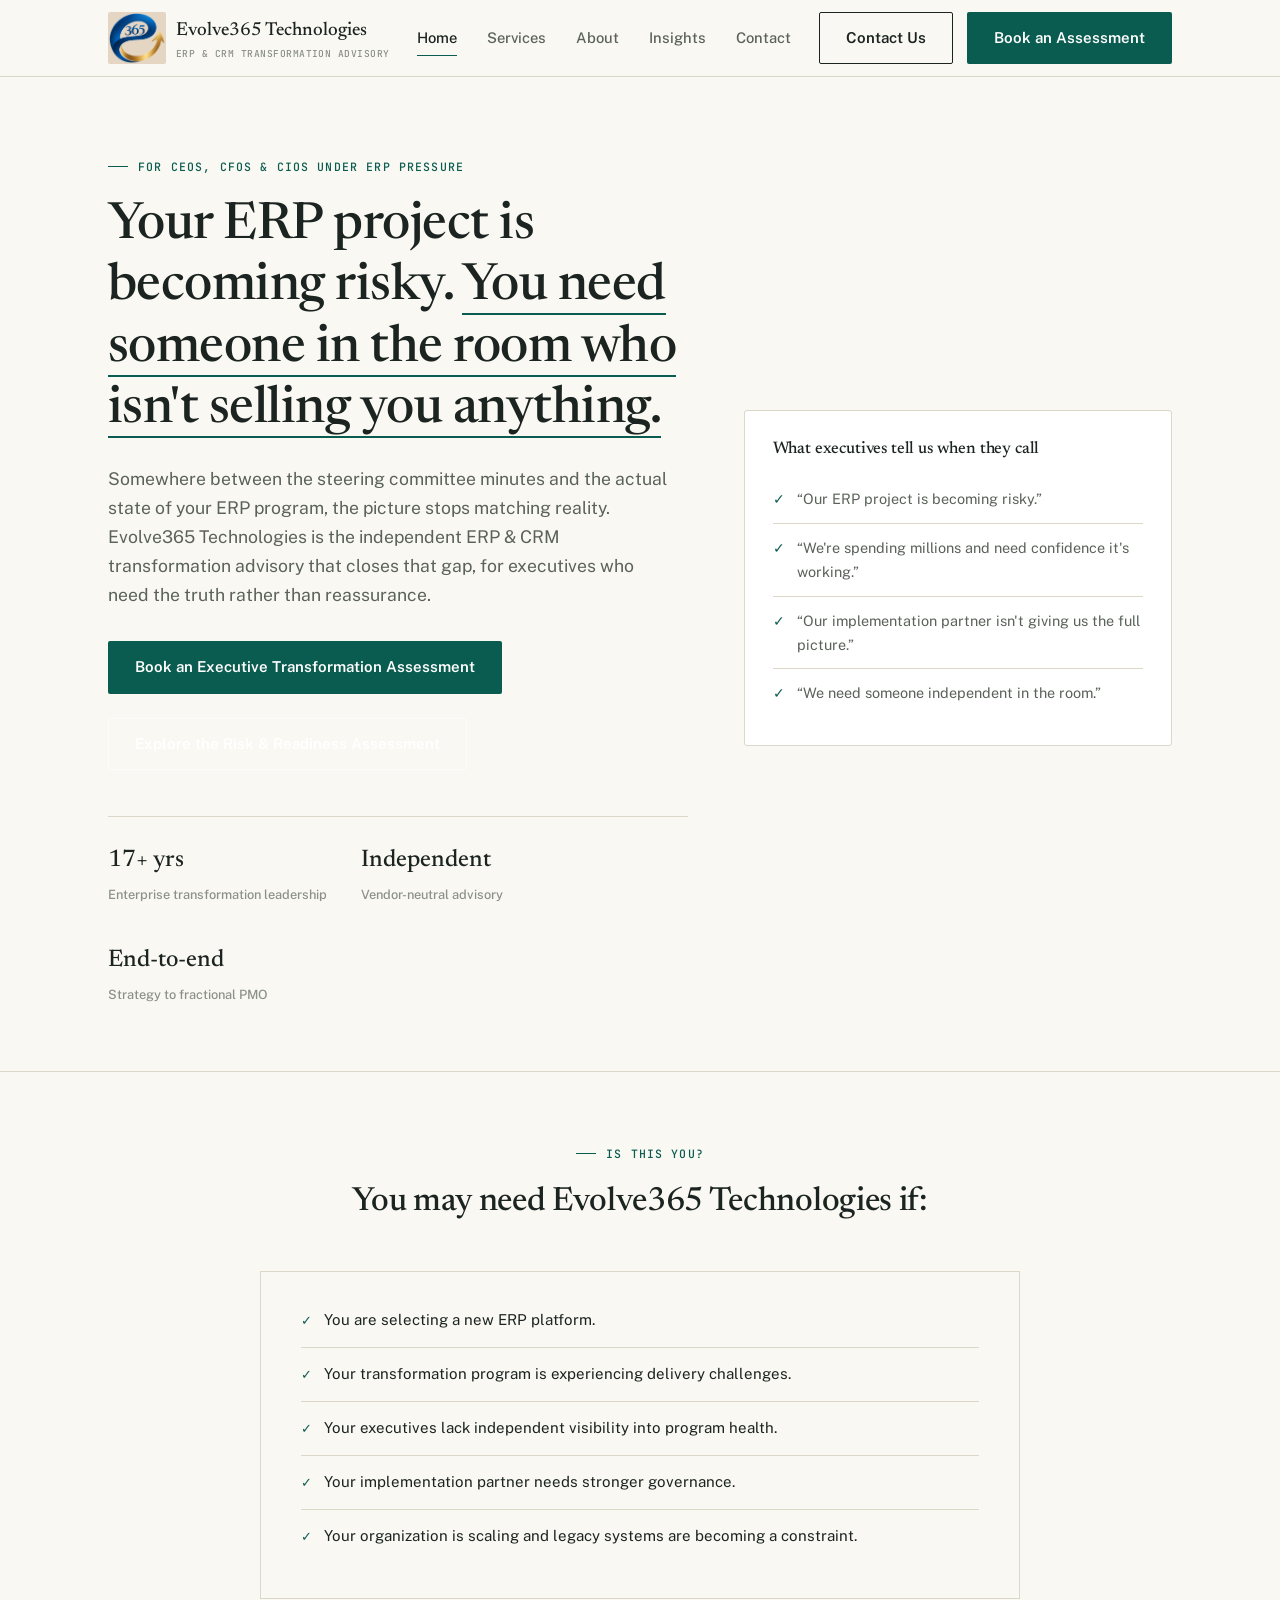
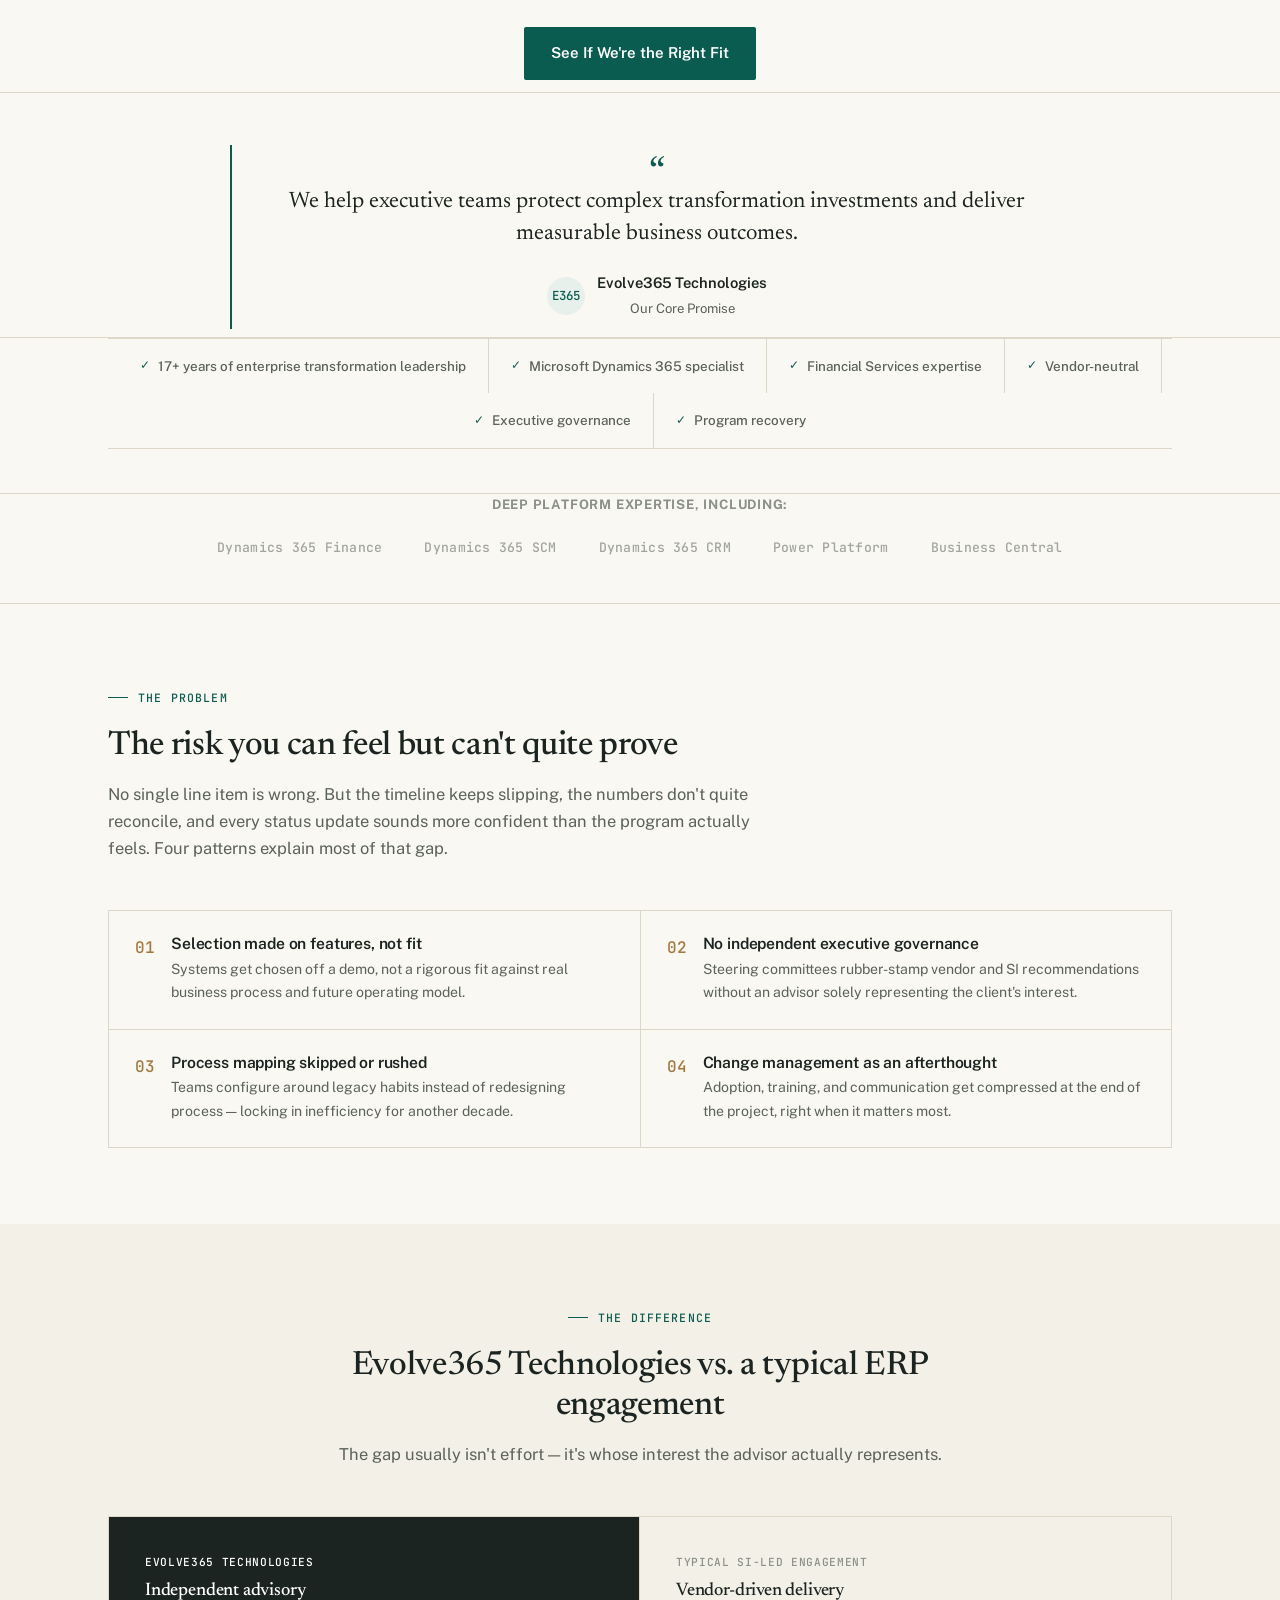
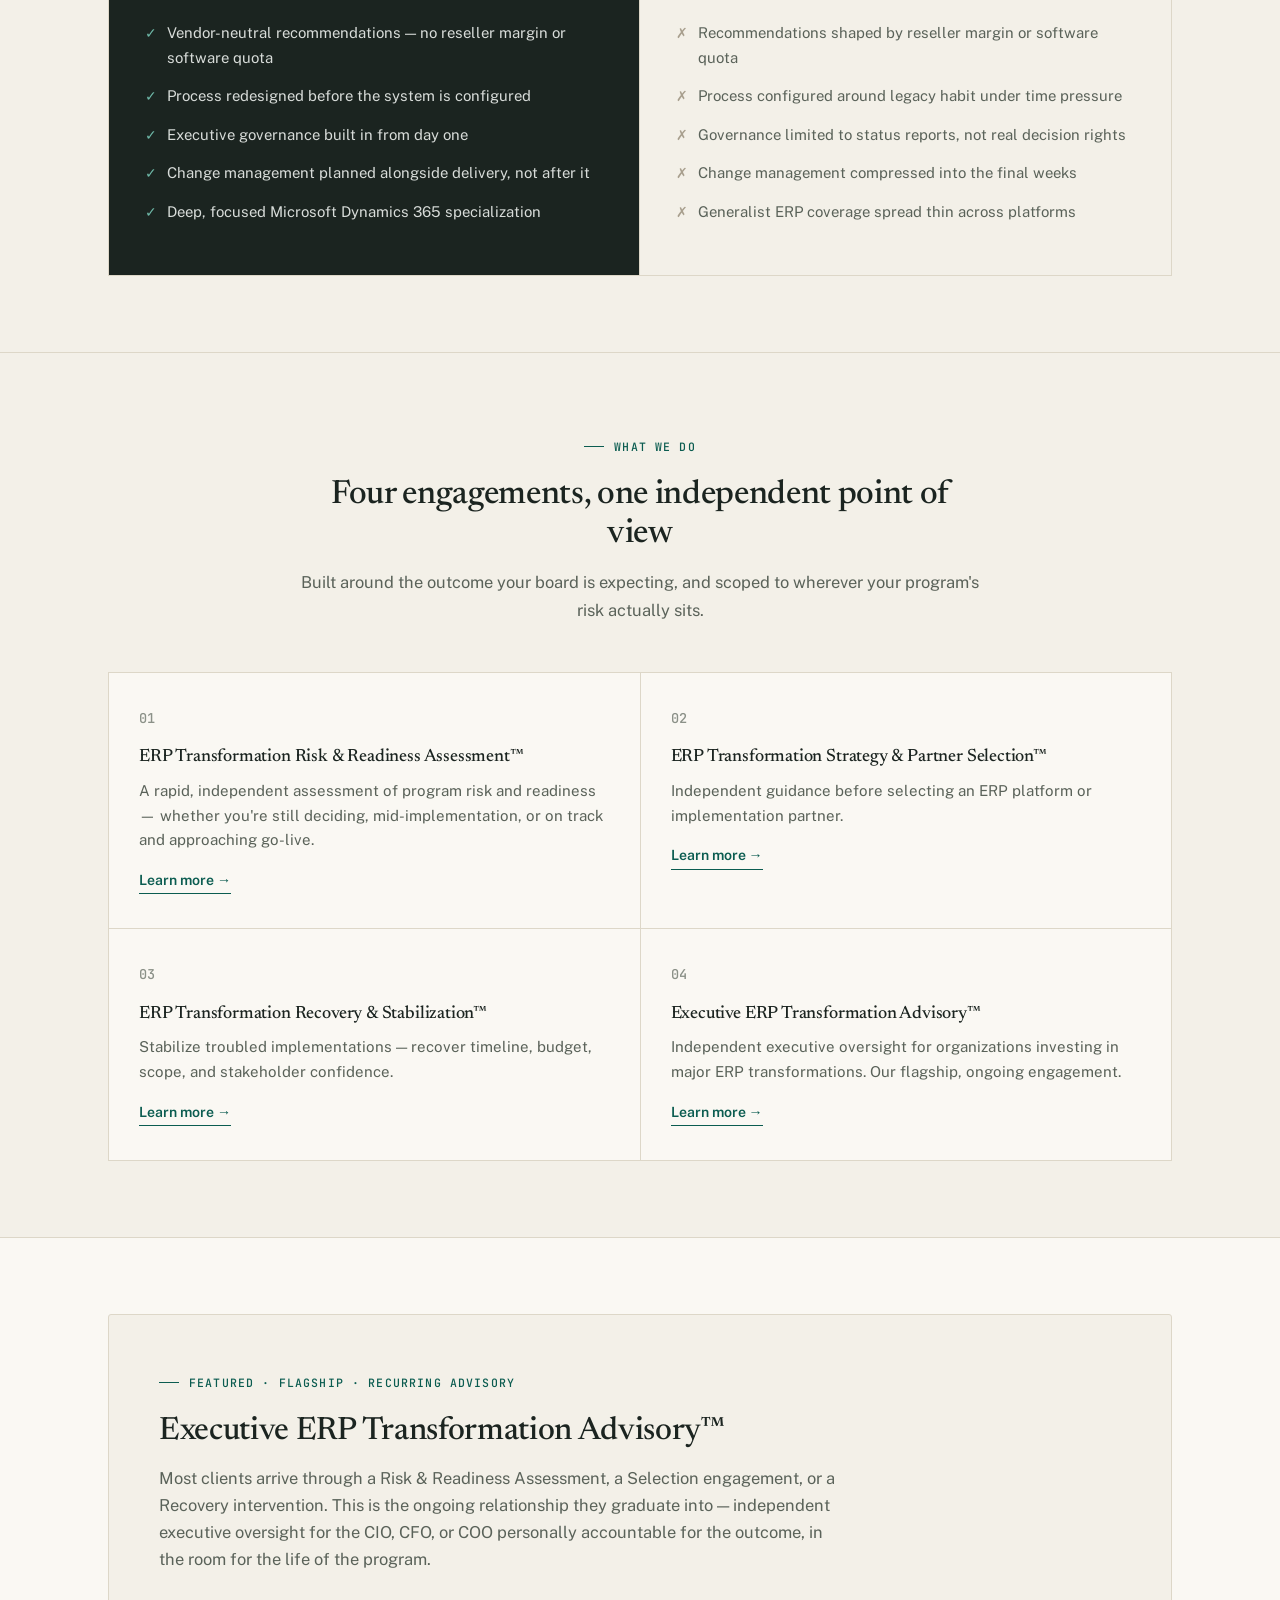
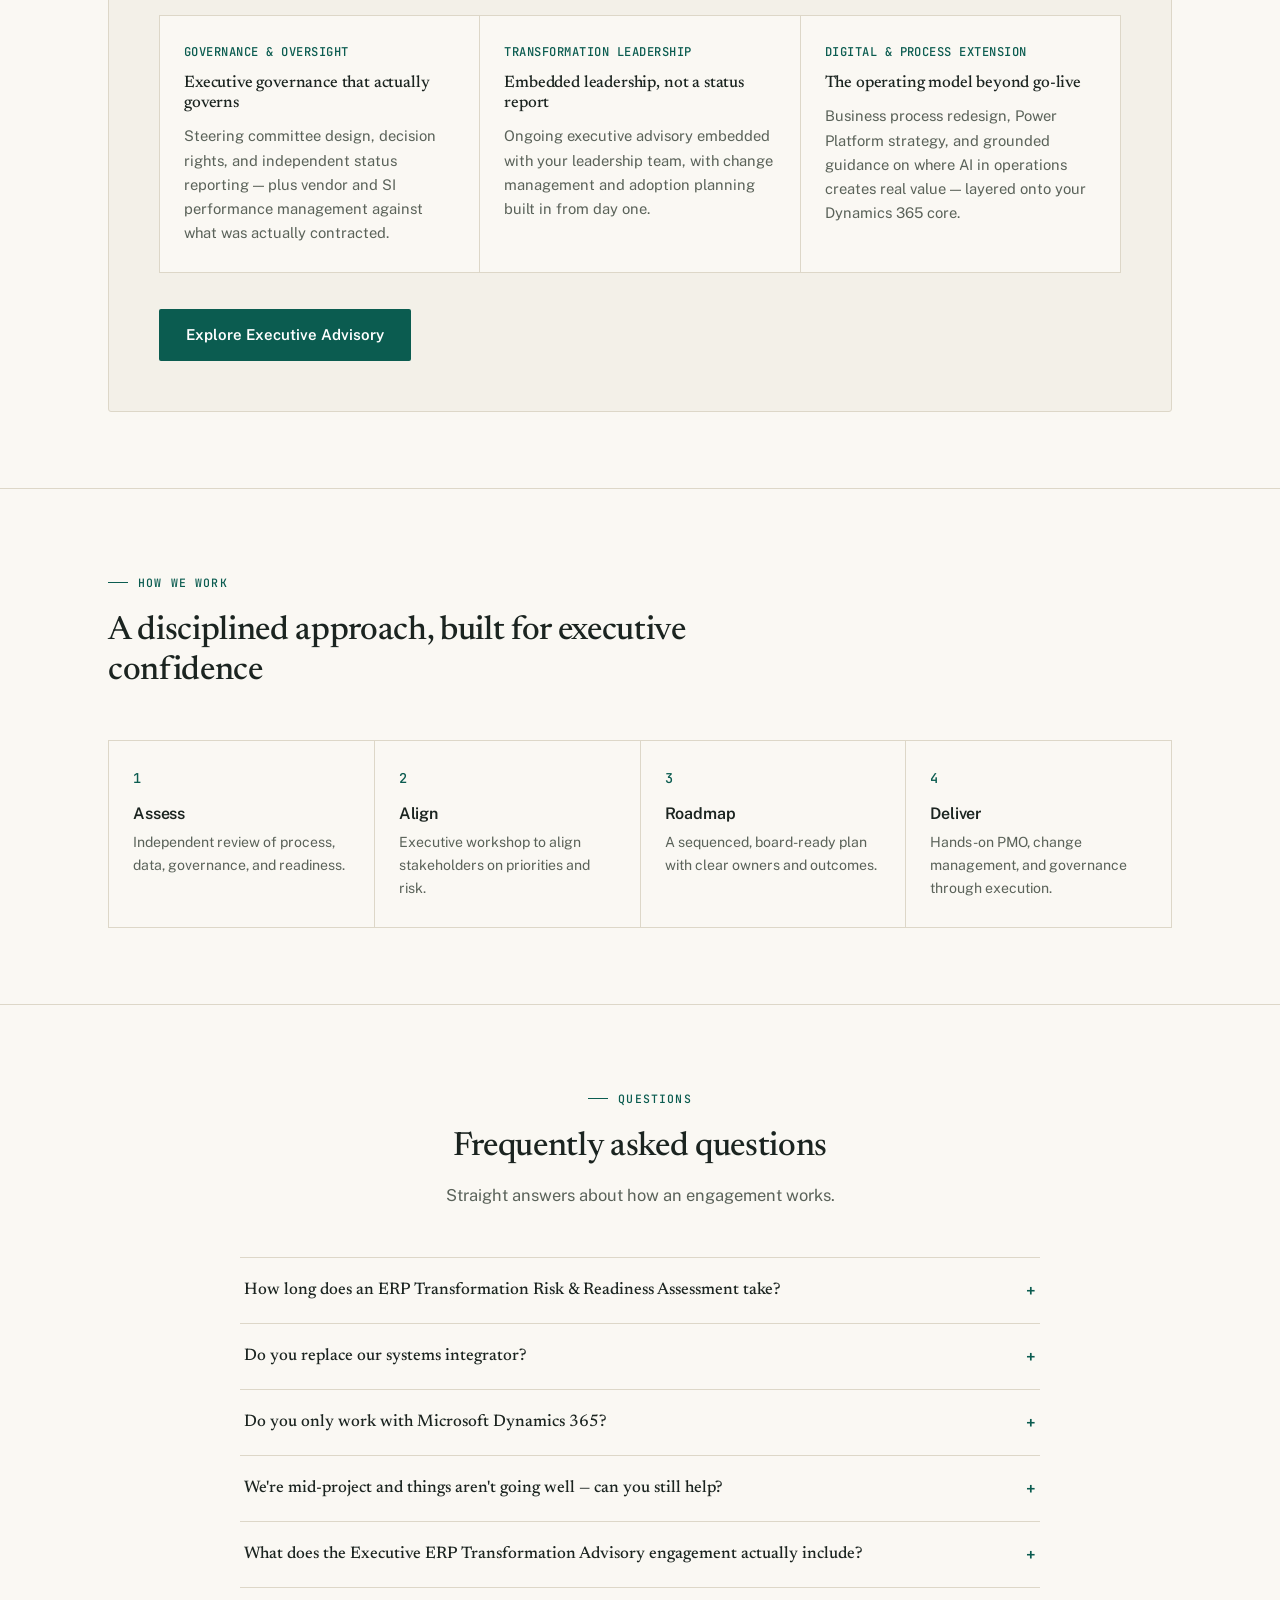
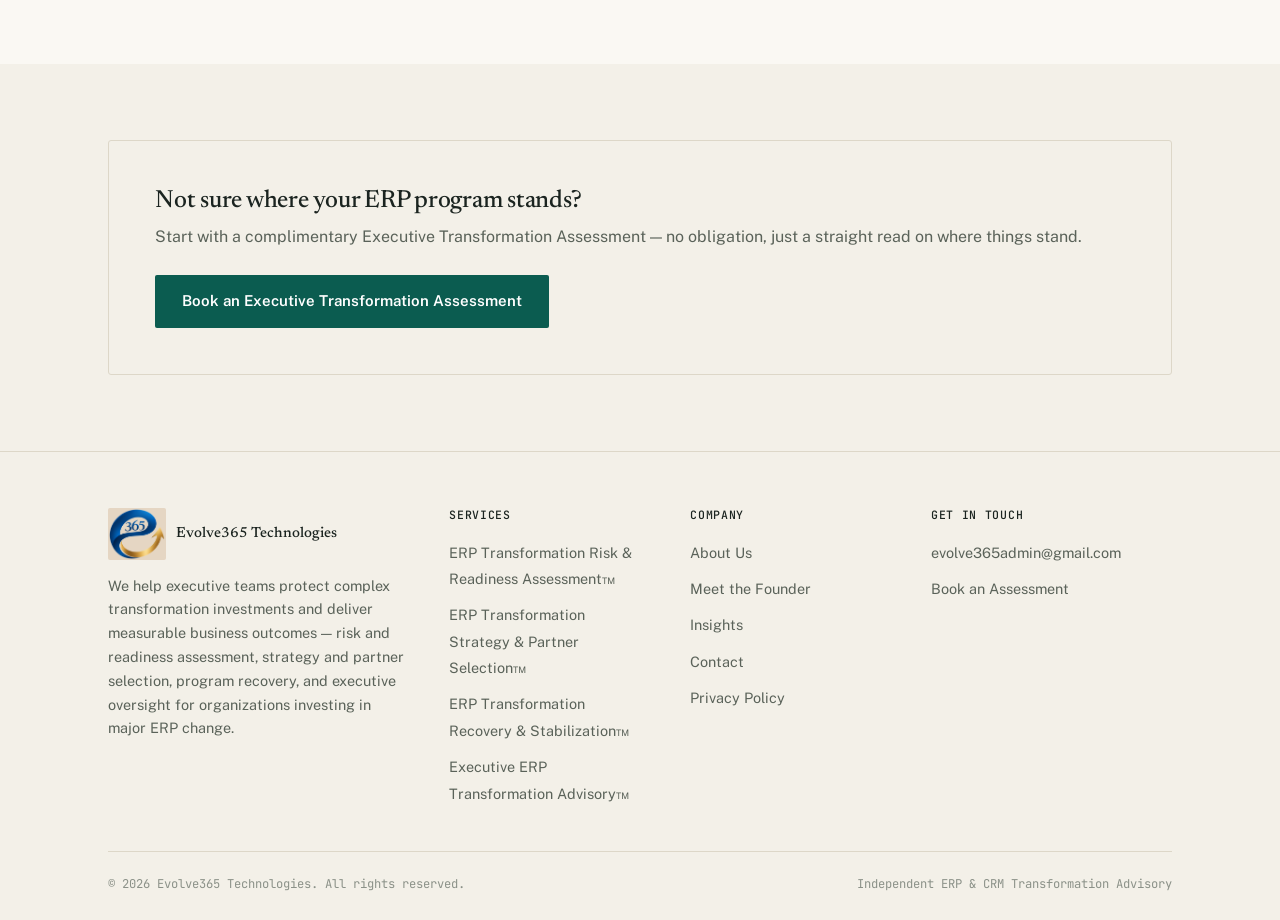
==== commit 55f71aad: "Add files via upload" ====
--- a/index.html
+++ b/index.html
@@ -14,7 +14,7 @@
 <header class="site-header">
   <div class="container nav-wrap">
     <a href="index.html" class="logo">
-      <span class="logo-mark">E365</span>
+      <img src="logo-mark.png" alt="Evolve365 Technologies" class="logo-mark">
       <span>Evolve365 Technologies<br><small>ERP &amp; CRM Transformation Advisory</small></span>
     </a>
     <nav class="nav-links">
@@ -199,7 +199,7 @@
       <div class="card">
         <div class="card-icon">01</div>
         <h3>ERP Transformation Risk &amp; Readiness Assessment&trade;</h3>
-        <p>A rapid, independent assessment of program risk and organizational readiness — the entry point into everything else we do.</p>
+        <p>A rapid, independent assessment of program risk and readiness — whether you're still deciding, mid-implementation, or on track and approaching go-live.</p>
         <a href="services.html#risk-assessment" class="card-link">Learn more &rarr;</a>
       </div>
       <div class="card">
@@ -273,20 +273,6 @@
   </div>
 </section>
 
-<!-- TESTIMONIAL -->
-<section style="background:var(--bg); padding-top:0;">
-  <div class="container">
-    <div class="quote-block reveal">
-      <div class="mark">&ldquo;</div>
-      <p class="quote-text">Bringing in an independent advisor before we finalized our ERP selection was the single best decision we made on this project. They asked the questions our internal team didn't know to ask.</p>
-      <div class="quote-author">
-        <div class="quote-avatar">VP</div>
-        <div><b>VP of Finance</b><span>Mid-market manufacturing client</span></div>
-      </div>
-    </div>
-  </div>
-</section>
-
 <!-- FAQ -->
 <section class="bg-white">
   <div class="container">
@@ -337,8 +323,8 @@
   <div class="container">
     <div class="footer-grid">
       <div class="footer-brand">
-        <a href="index.html" class="logo" style="color:#fff;">
-          <span class="logo-mark">E365</span>
+        <a href="index.html" class="logo">
+          <img src="logo-mark.png" alt="Evolve365 Technologies" class="logo-mark">
           <span>Evolve365 Technologies</span>
         </a>
         <p>We help executive teams protect complex transformation investments and deliver measurable business outcomes — risk and readiness assessment, strategy and partner selection, program recovery, and executive oversight for organizations investing in major ERP change.</p>
@@ -359,6 +345,7 @@
           <li><a href="about.html#founder">Meet the Founder</a></li>
           <li><a href="insights.html">Insights</a></li>
           <li><a href="contact.html">Contact</a></li>
+          <li><a href="privacy.html">Privacy Policy</a></li>
         </ul>
       </div>
       <div>
--- a/styles.css
+++ b/styles.css
@@ -148,18 +148,12 @@
   color: var(--ink);
 }
 .logo-mark {
-  width: 34px;
-  height: 34px;
+  height: 52px;
+  width: auto;
+  object-fit: contain;
   border-radius: var(--radius-sm);
-  background: var(--accent-deep);
-  display: flex;
-  align-items: center;
-  justify-content: center;
-  color: #fff;
-  font-family: 'JetBrains Mono', monospace;
-  font-weight: 500;
-  font-size: 0.8rem;
   flex-shrink: 0;
+  display: block;
 }
 .logo small {
   display: block;
@@ -837,6 +831,20 @@
   font-size: 0.8rem; font-weight: 500; margin-top: 2px;
 }
 
+/* ---------- Founder section (seamless, divider line) ---------- */
+.founder-grid {
+  display: grid;
+  grid-template-columns: 0.85fr 1.15fr;
+  align-items: start;
+}
+.founder-col-left { padding-right: 40px; }
+.founder-col-right { border-left: 1px solid var(--border); padding-left: 40px; }
+@media (max-width: 760px) {
+  .founder-grid { grid-template-columns: 1fr; gap: 28px; }
+  .founder-col-left { padding-right: 0; }
+  .founder-col-right { border-left: none; padding-left: 0; border-top: 1px solid var(--border); padding-top: 28px; }
+}
+
 /* ---------- Signature accent (founder name) ---------- */
 .signature {
   font-family: 'Cormorant Garamond', serif;
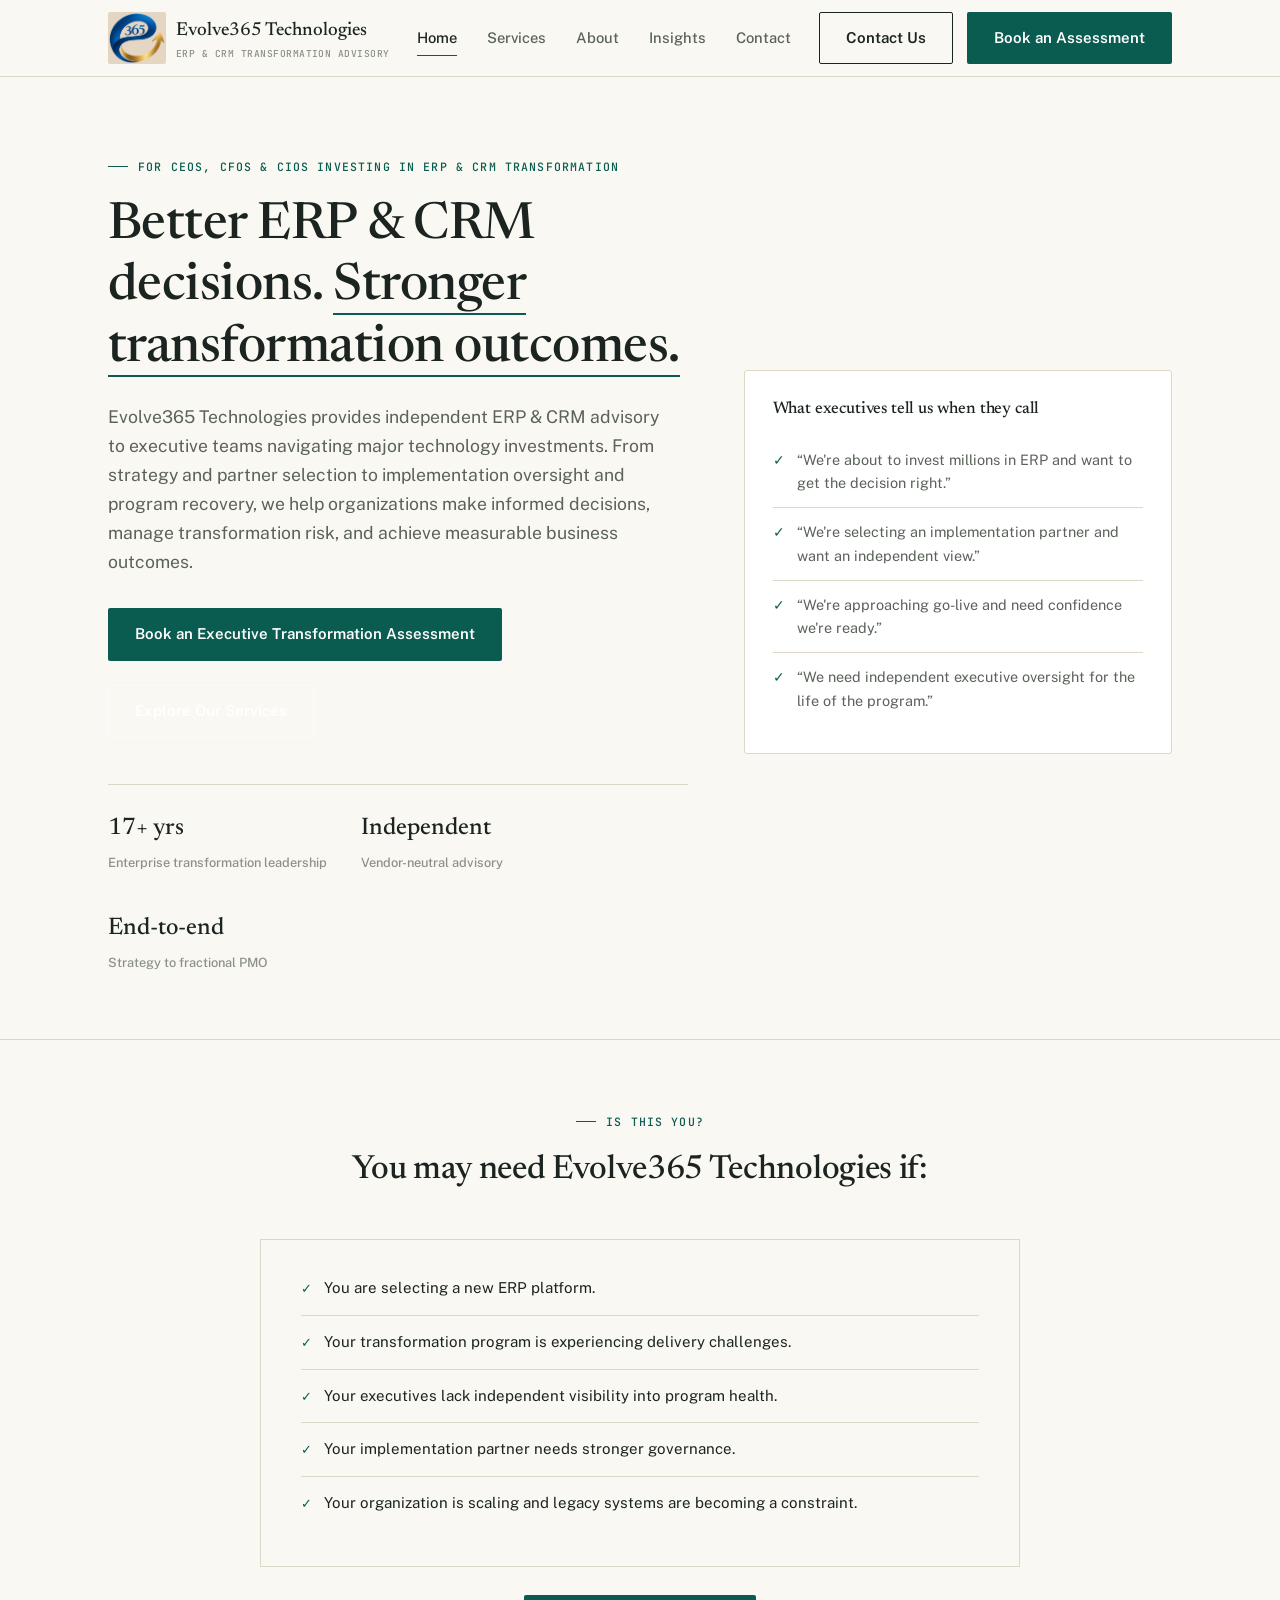
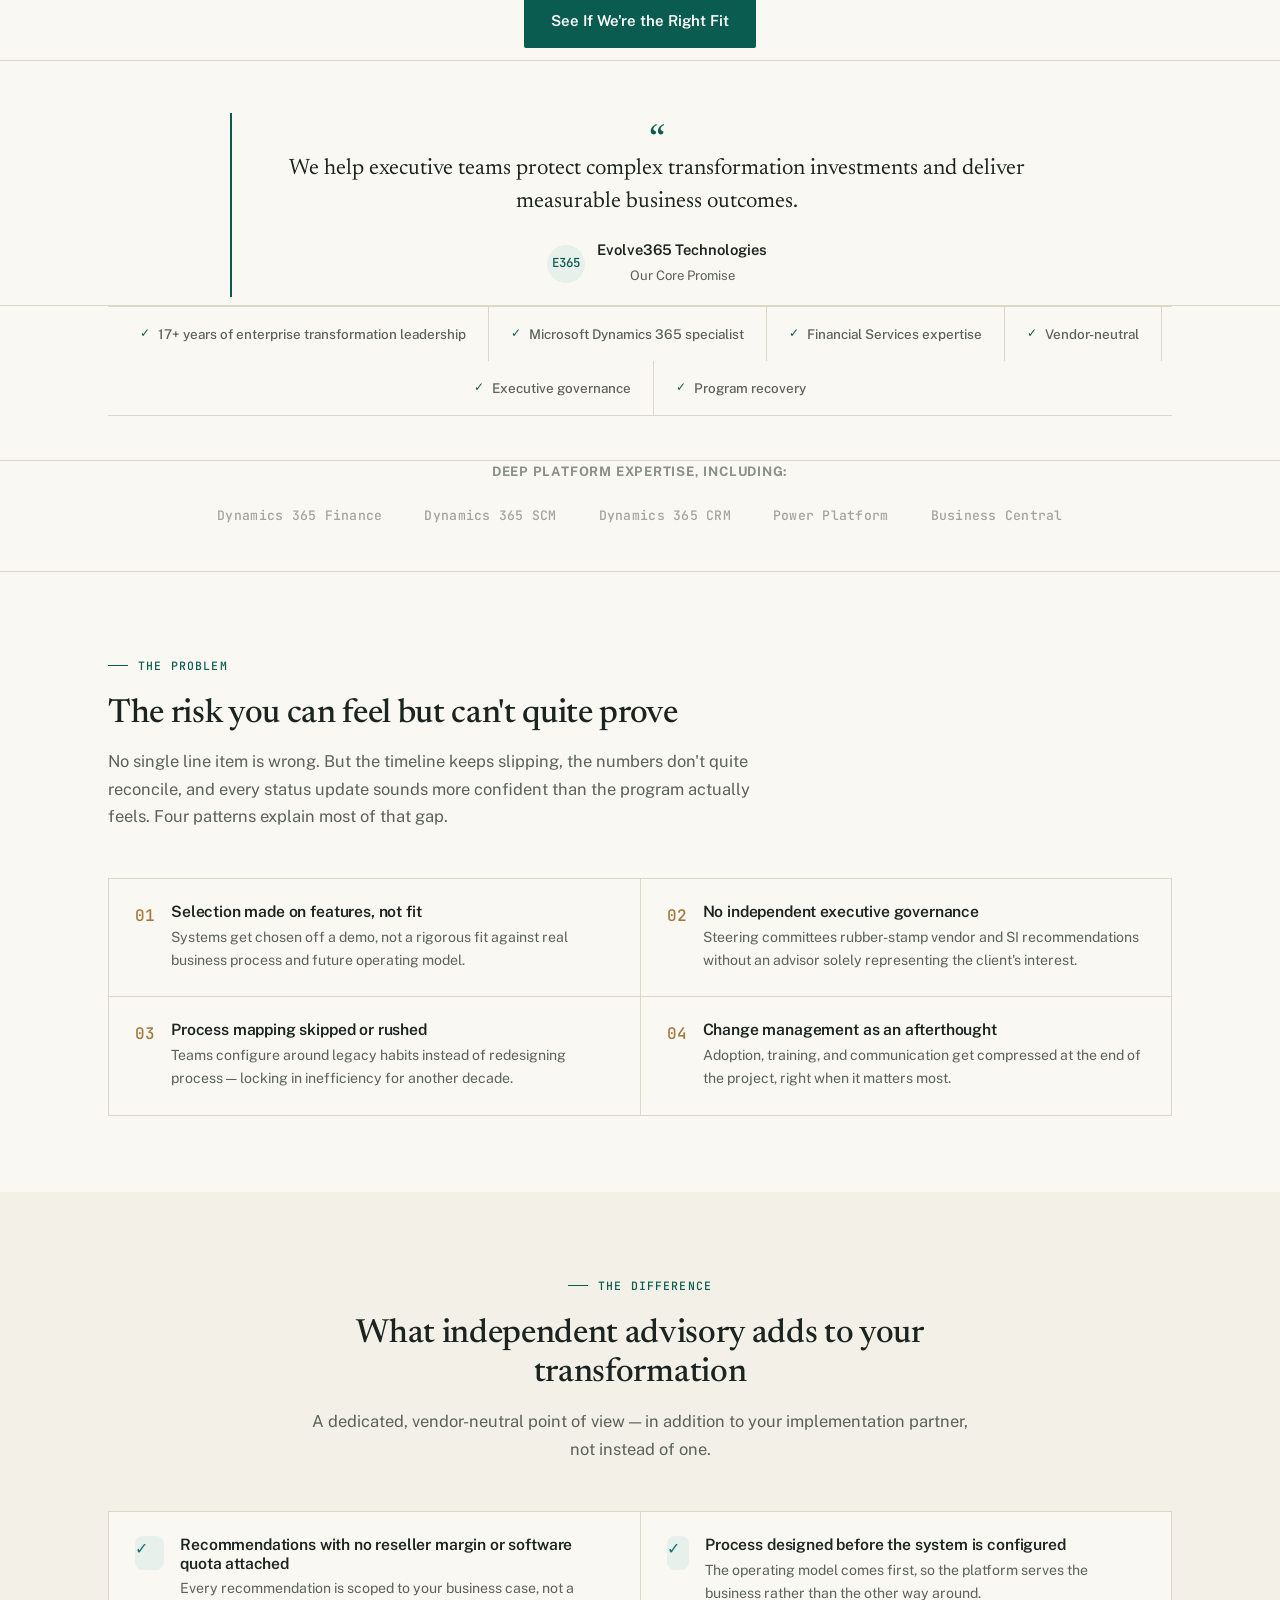
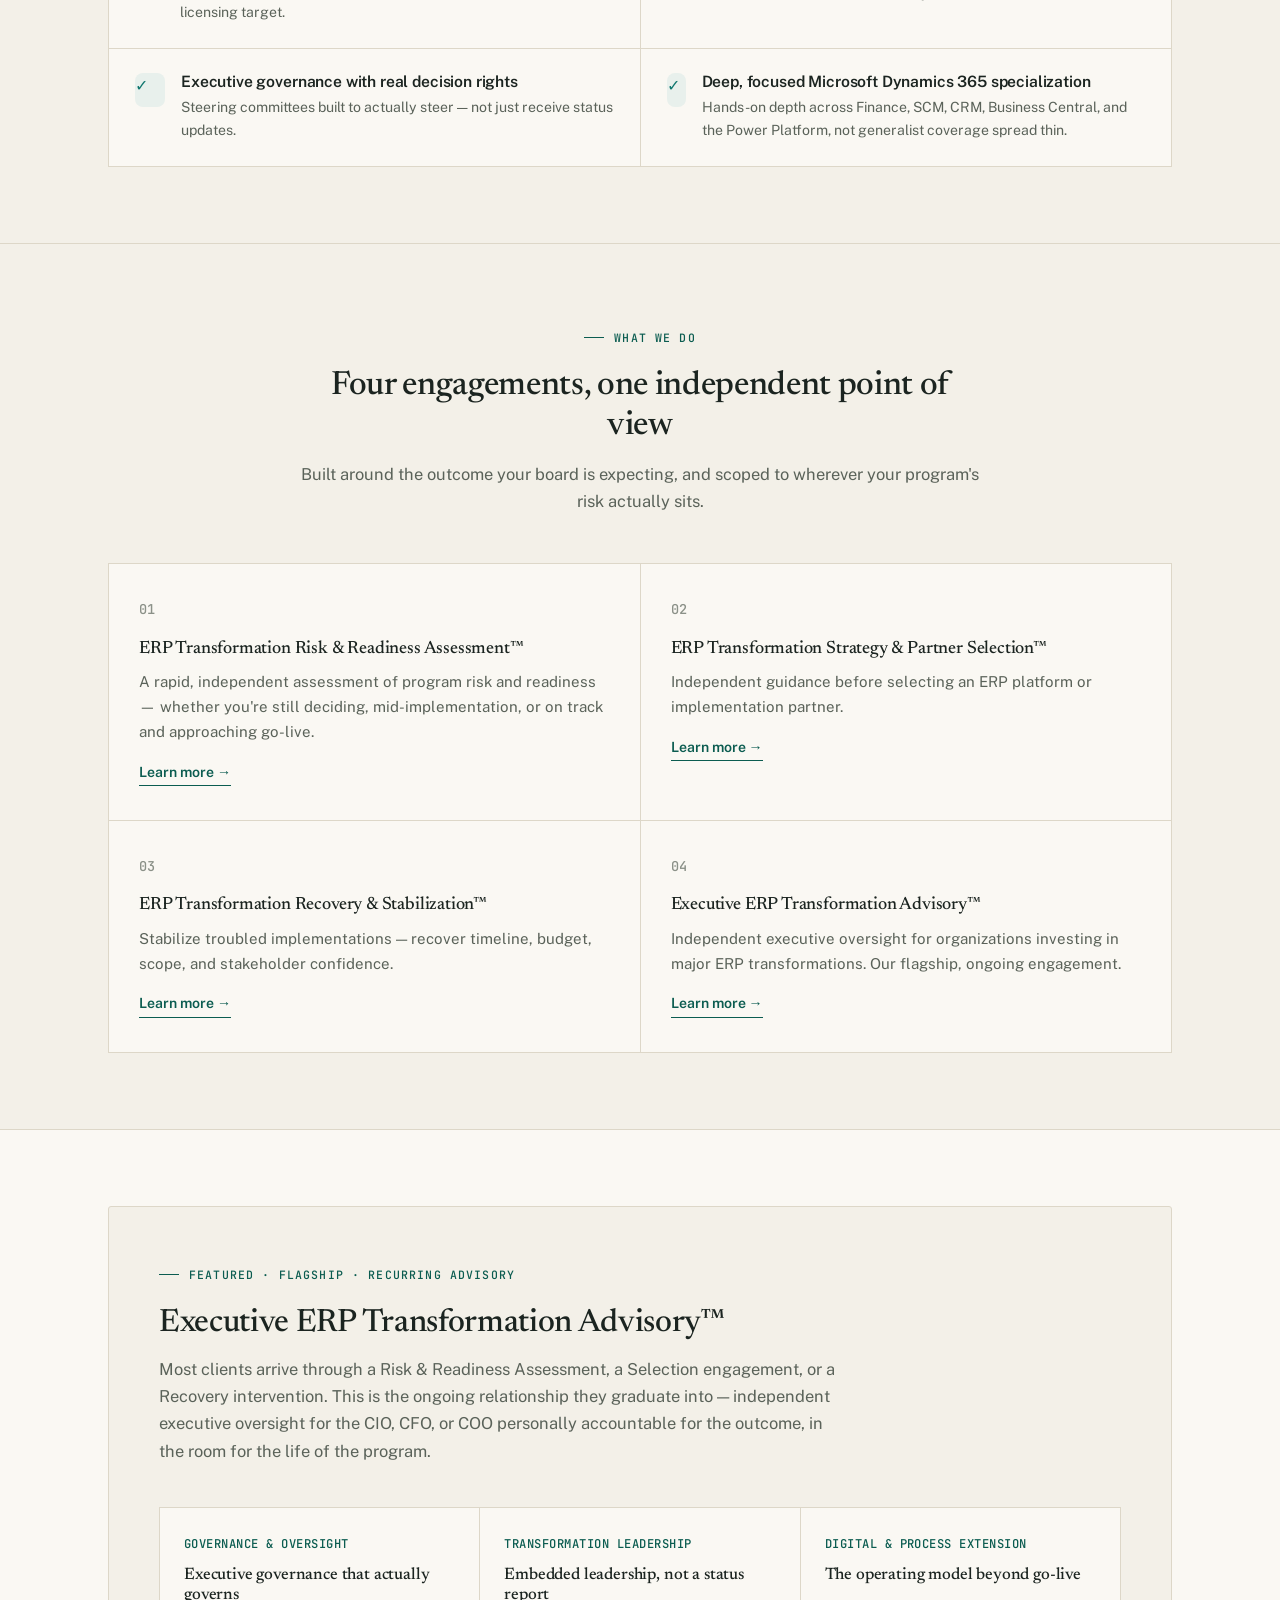
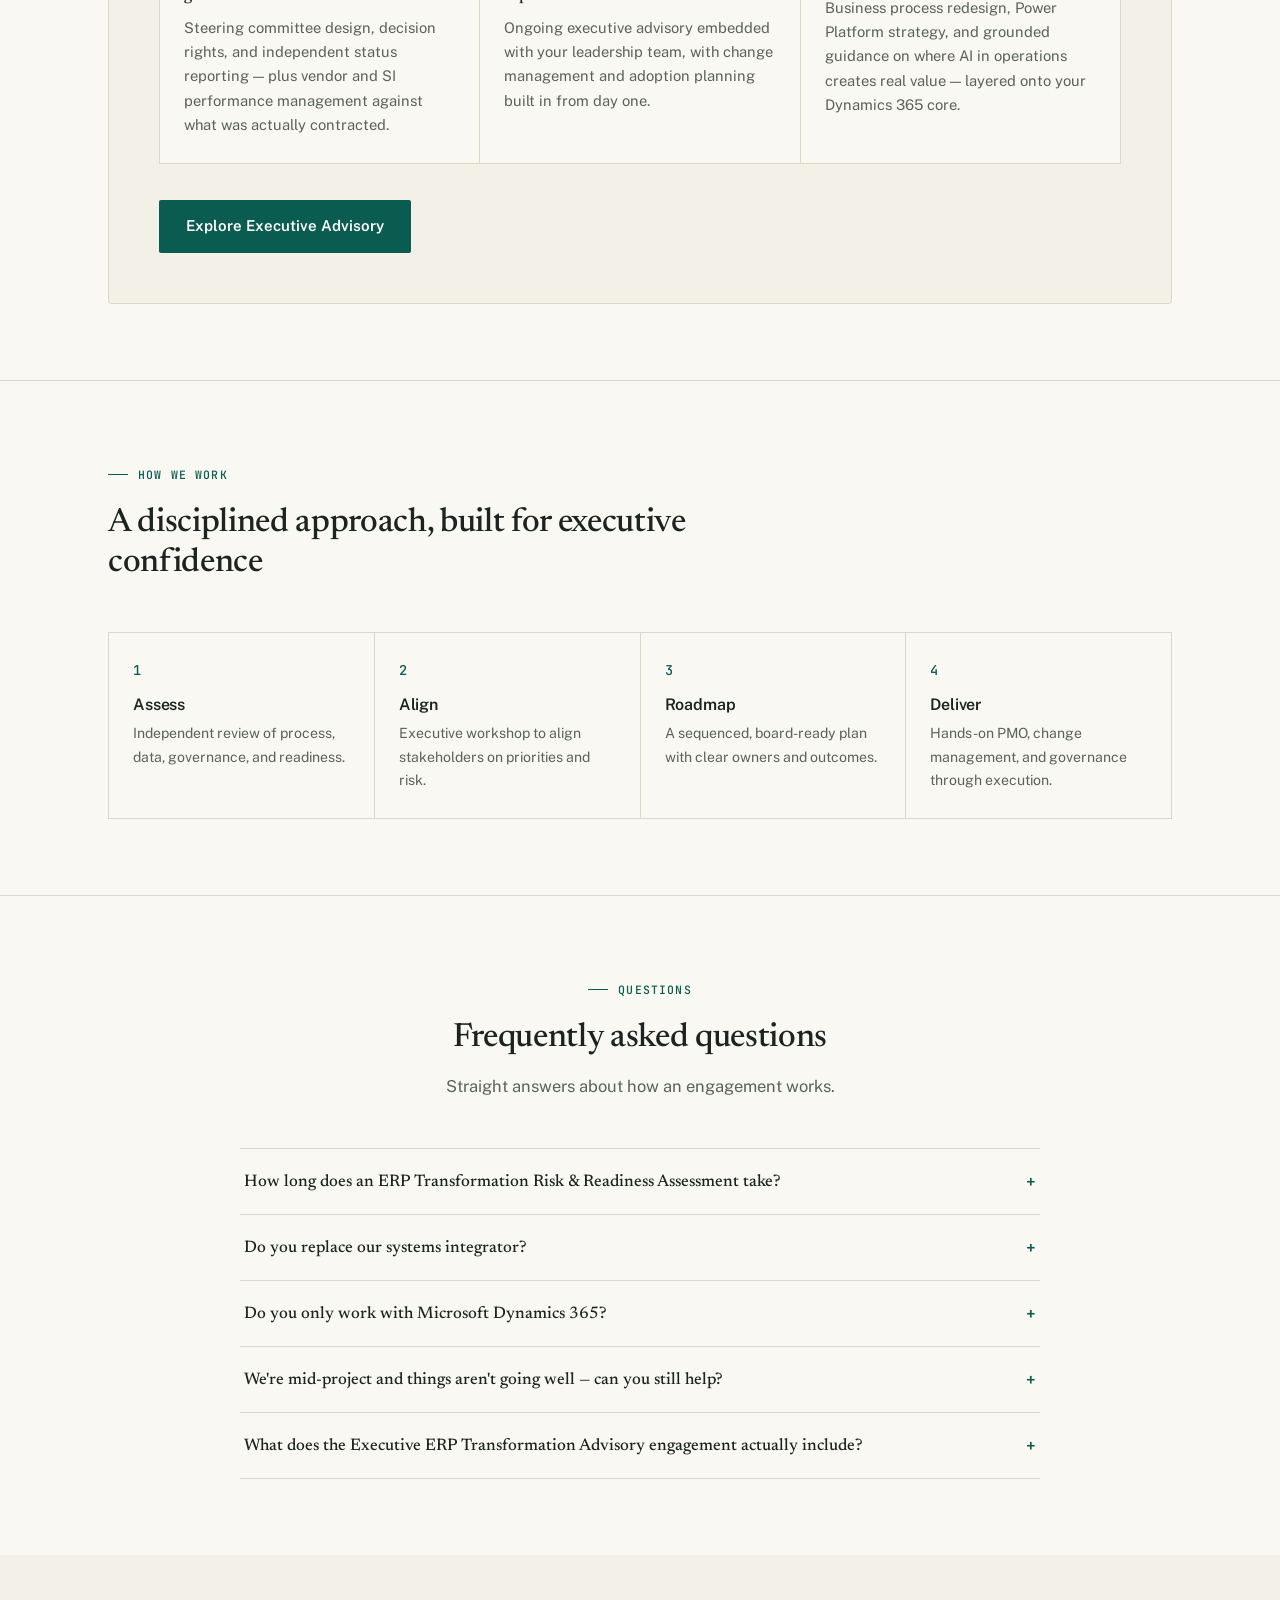
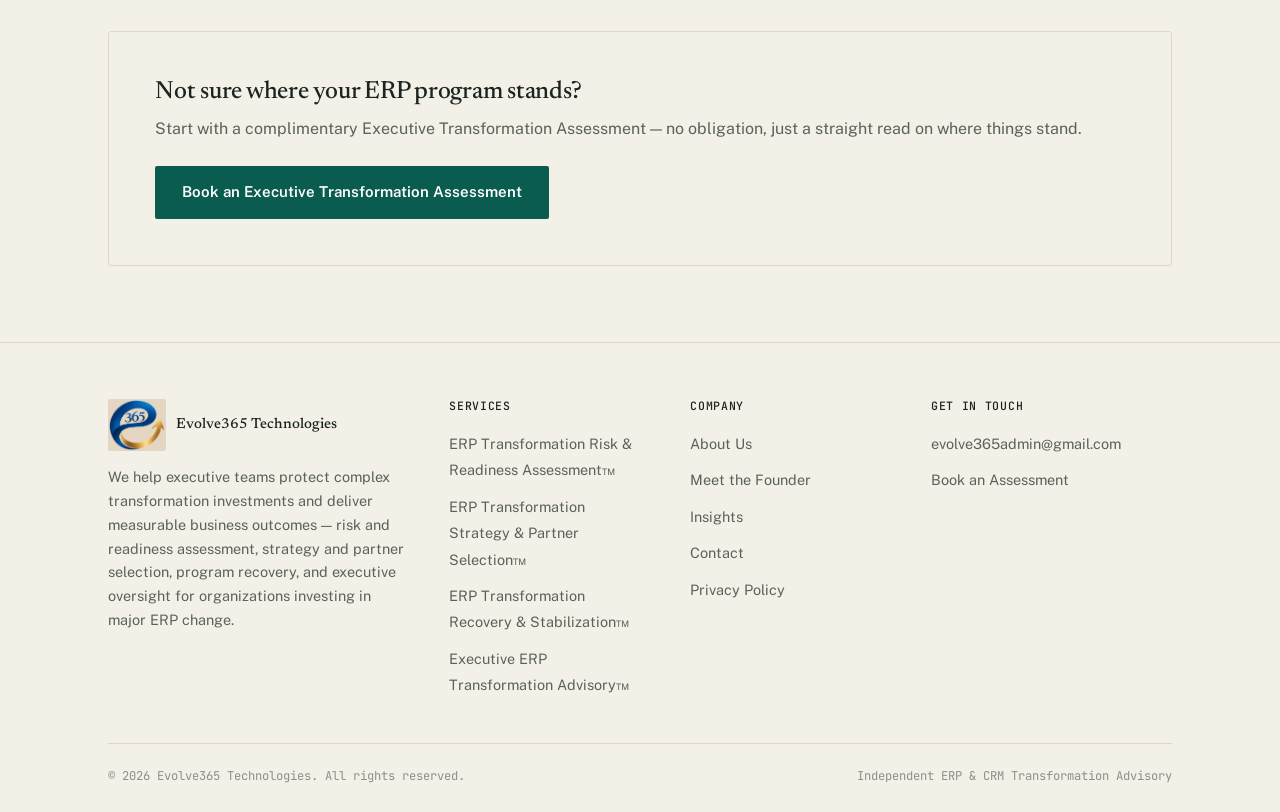
==== commit ab9f9c93: "Add files via upload" ====
--- a/index.html
+++ b/index.html
@@ -36,12 +36,12 @@
 <section class="hero">
   <div class="container hero-grid">
     <div>
-      <span class="eyebrow">For CEOs, CFOs &amp; CIOs Under ERP Pressure</span>
-      <h1>Your ERP project is becoming risky. <span>You need someone in the room who isn't selling you anything.</span></h1>
-      <p class="lead">Somewhere between the steering committee minutes and the actual state of your ERP program, the picture stops matching reality. Evolve365 Technologies is the independent ERP &amp; CRM transformation advisory that closes that gap, for executives who need the truth rather than reassurance.</p>
+      <span class="eyebrow">For CEOs, CFOs &amp; CIOs Investing in ERP &amp; CRM Transformation</span>
+      <h1>Better ERP &amp; CRM decisions. <span>Stronger transformation outcomes.</span></h1>
+      <p class="lead">Evolve365 Technologies provides independent ERP &amp; CRM advisory to executive teams navigating major technology investments. From strategy and partner selection to implementation oversight and program recovery, we help organizations make informed decisions, manage transformation risk, and achieve measurable business outcomes.</p>
       <div class="hero-ctas">
         <a href="contact.html#booking" class="btn btn-primary">Book an Executive Transformation Assessment</a>
-        <a href="services.html#risk-assessment" class="btn btn-ghost-light">Explore the Risk &amp; Readiness Assessment</a>
+        <a href="services.html" class="btn btn-ghost-light">Explore Our Services</a>
       </div>
       <div class="hero-stats">
         <div class="hero-stat"><b>17+ yrs</b><span>Enterprise transformation leadership</span></div>
@@ -51,10 +51,10 @@
     </div>
     <div class="hero-panel">
       <h3>What executives tell us when they call</h3>
-      <div class="hero-check"><span class="dot">&#10003;</span><span>&ldquo;Our ERP project is becoming risky.&rdquo;</span></div>
-      <div class="hero-check"><span class="dot">&#10003;</span><span>&ldquo;We're spending millions and need confidence it's working.&rdquo;</span></div>
-      <div class="hero-check"><span class="dot">&#10003;</span><span>&ldquo;Our implementation partner isn't giving us the full picture.&rdquo;</span></div>
-      <div class="hero-check"><span class="dot">&#10003;</span><span>&ldquo;We need someone independent in the room.&rdquo;</span></div>
+      <div class="hero-check"><span class="dot">&#10003;</span><span>&ldquo;We're about to invest millions in ERP and want to get the decision right.&rdquo;</span></div>
+      <div class="hero-check"><span class="dot">&#10003;</span><span>&ldquo;We're selecting an implementation partner and want an independent view.&rdquo;</span></div>
+      <div class="hero-check"><span class="dot">&#10003;</span><span>&ldquo;We're approaching go-live and need confidence we're ready.&rdquo;</span></div>
+      <div class="hero-check"><span class="dot">&#10003;</span><span>&ldquo;We need independent executive oversight for the life of the program.&rdquo;</span></div>
     </div>
   </div>
 </section>
@@ -152,36 +152,30 @@
   </div>
 </section>
 
-<!-- COMPARISON -->
+<!-- WHAT INDEPENDENT ADVISORY ADDS -->
 <section style="background:var(--bg);">
   <div class="container">
     <div class="section-head center reveal">
       <span class="eyebrow">The Difference</span>
-      <h2>Evolve365 Technologies vs. a typical ERP engagement</h2>
-      <p>The gap usually isn't effort — it's whose interest the advisor actually represents.</p>
-    </div>
-    <div class="compare-grid reveal">
-      <div class="compare-card is-us">
-        <span class="compare-tag">Evolve365 Technologies</span>
-        <h3>Independent advisory</h3>
-        <ul class="compare-list">
-          <li><span class="mark-icon">&#10003;</span>Vendor-neutral recommendations — no reseller margin or software quota</li>
-          <li><span class="mark-icon">&#10003;</span>Process redesigned before the system is configured</li>
-          <li><span class="mark-icon">&#10003;</span>Executive governance built in from day one</li>
-          <li><span class="mark-icon">&#10003;</span>Change management planned alongside delivery, not after it</li>
-          <li><span class="mark-icon">&#10003;</span>Deep, focused Microsoft Dynamics 365 specialization</li>
-        </ul>
-      </div>
-      <div class="compare-card is-them">
-        <span class="compare-tag">Typical SI-Led Engagement</span>
-        <h3>Vendor-driven delivery</h3>
-        <ul class="compare-list">
-          <li><span class="mark-icon">&#10007;</span>Recommendations shaped by reseller margin or software quota</li>
-          <li><span class="mark-icon">&#10007;</span>Process configured around legacy habit under time pressure</li>
-          <li><span class="mark-icon">&#10007;</span>Governance limited to status reports, not real decision rights</li>
-          <li><span class="mark-icon">&#10007;</span>Change management compressed into the final weeks</li>
-          <li><span class="mark-icon">&#10007;</span>Generalist ERP coverage spread thin across platforms</li>
-        </ul>
+      <h2>What independent advisory adds to your transformation</h2>
+      <p>A dedicated, vendor-neutral point of view — in addition to your implementation partner, not instead of one.</p>
+    </div>
+    <div class="grid-2 reveal">
+      <div class="pain-item" style="align-items:flex-start;">
+        <span class="tick" style="background:var(--teal-light); color:#0f766e; width:34px; height:34px; border-radius:8px;">&#10003;</span>
+        <div><h4>Recommendations with no reseller margin or software quota attached</h4><p>Every recommendation is scoped to your business case, not a licensing target.</p></div>
+      </div>
+      <div class="pain-item" style="align-items:flex-start;">
+        <span class="tick" style="background:var(--teal-light); color:#0f766e; width:34px; height:34px; border-radius:8px;">&#10003;</span>
+        <div><h4>Process designed before the system is configured</h4><p>The operating model comes first, so the platform serves the business rather than the other way around.</p></div>
+      </div>
+      <div class="pain-item" style="align-items:flex-start;">
+        <span class="tick" style="background:var(--teal-light); color:#0f766e; width:34px; height:34px; border-radius:8px;">&#10003;</span>
+        <div><h4>Executive governance with real decision rights</h4><p>Steering committees built to actually steer — not just receive status updates.</p></div>
+      </div>
+      <div class="pain-item" style="align-items:flex-start;">
+        <span class="tick" style="background:var(--teal-light); color:#0f766e; width:34px; height:34px; border-radius:8px;">&#10003;</span>
+        <div><h4>Deep, focused Microsoft Dynamics 365 specialization</h4><p>Hands-on depth across Finance, SCM, CRM, Business Central, and the Power Platform, not generalist coverage spread thin.</p></div>
       </div>
     </div>
   </div>
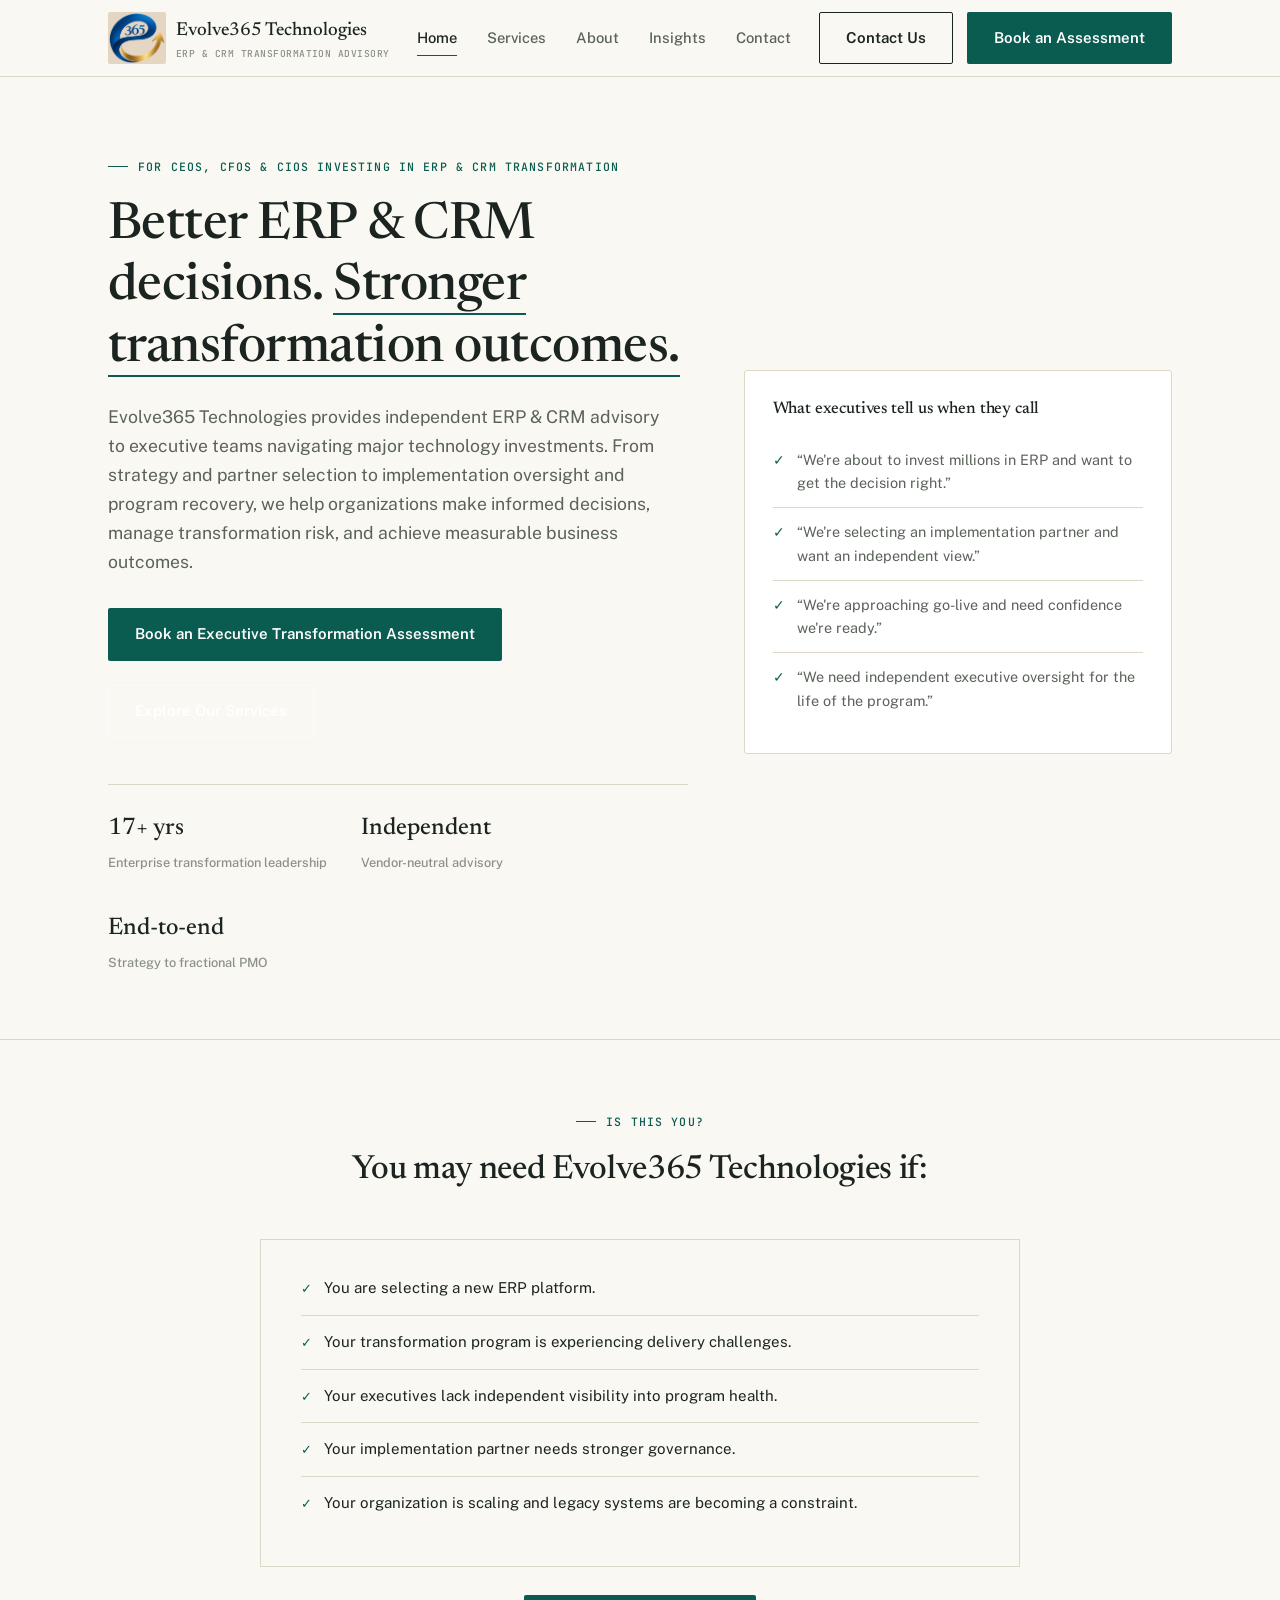
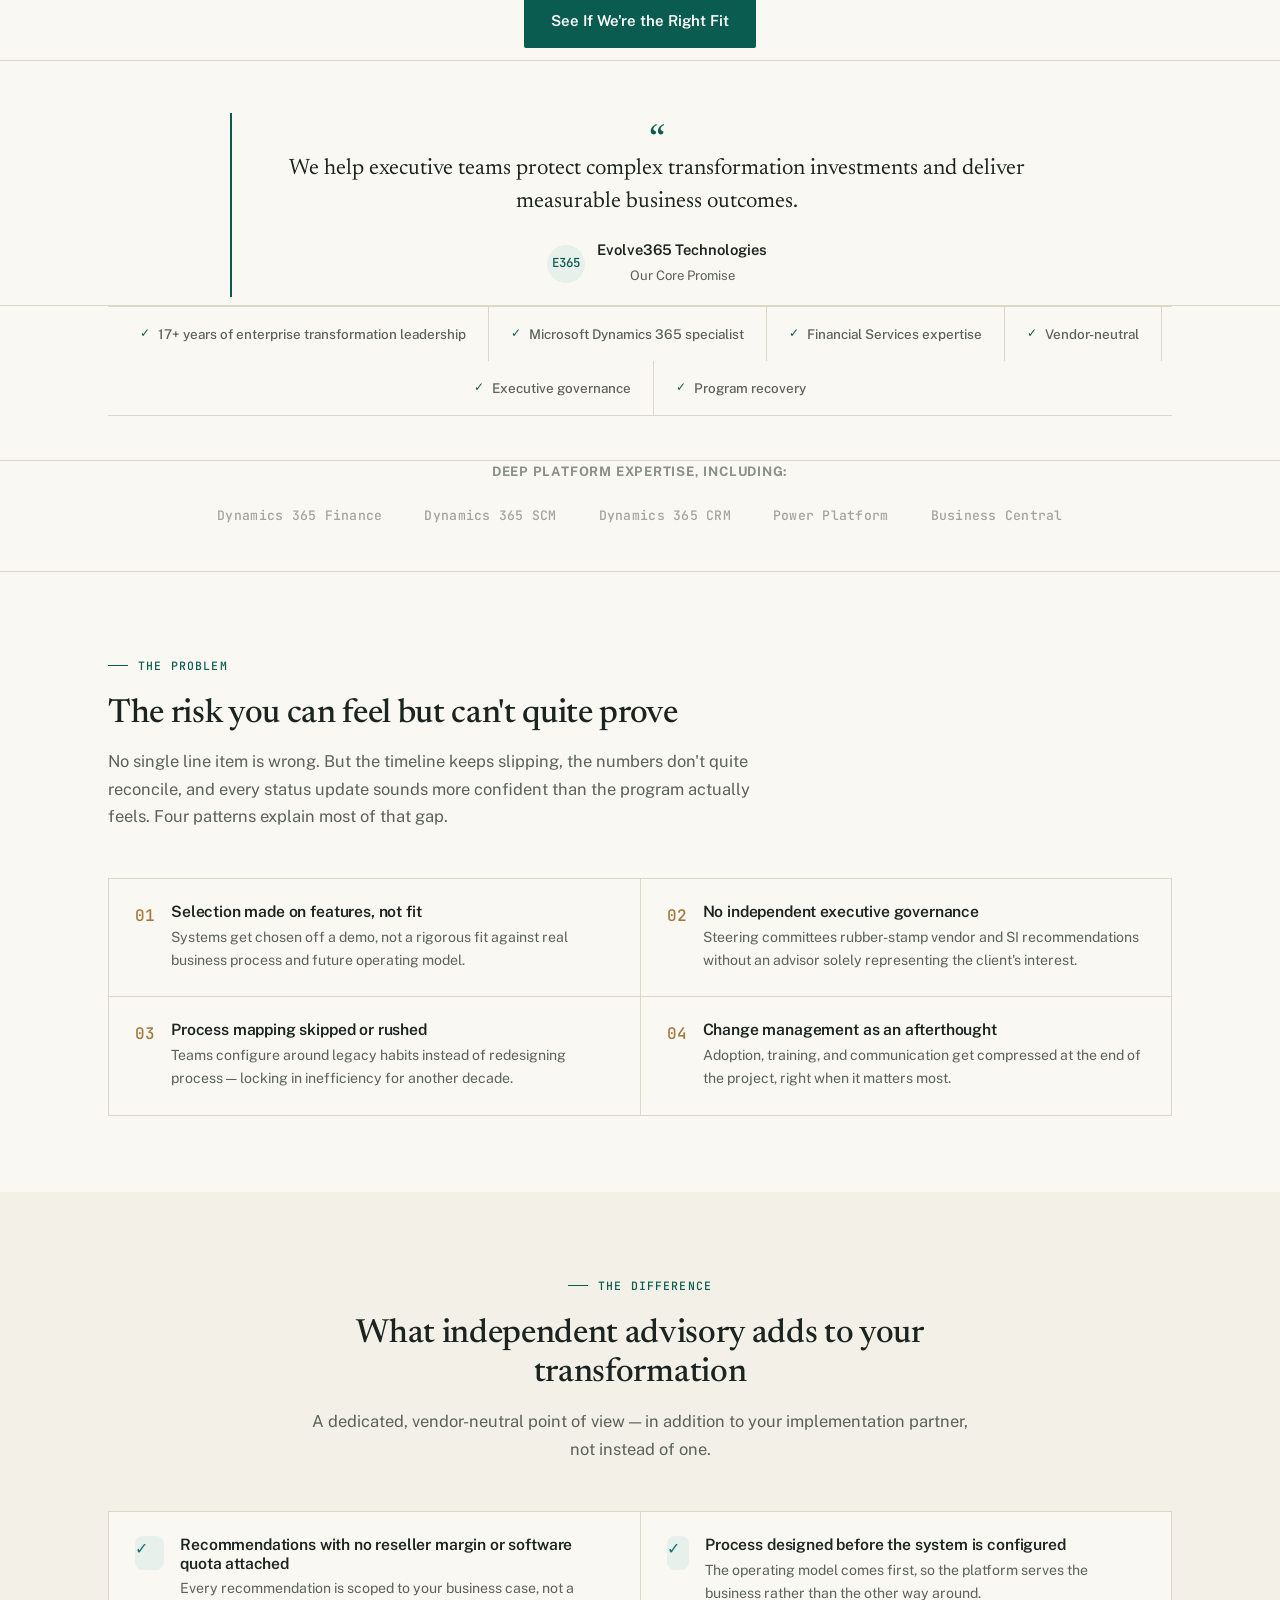
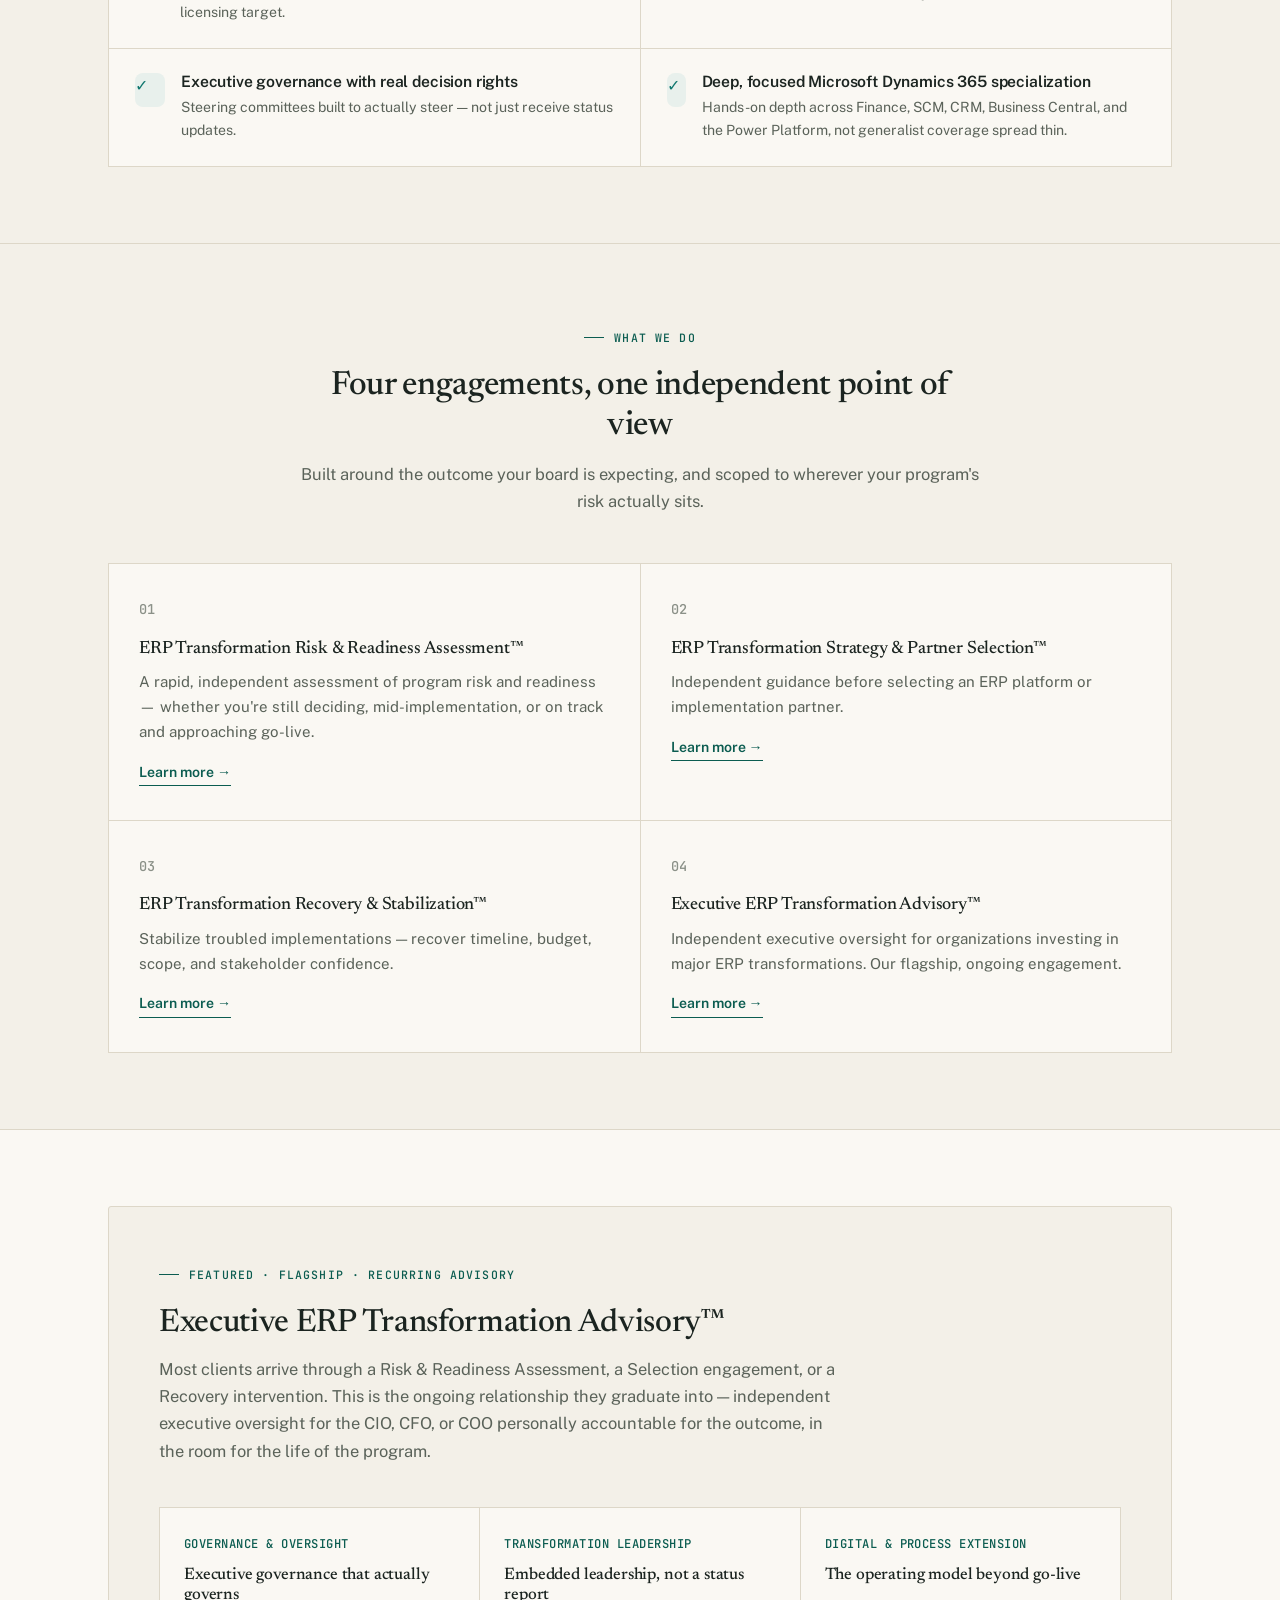
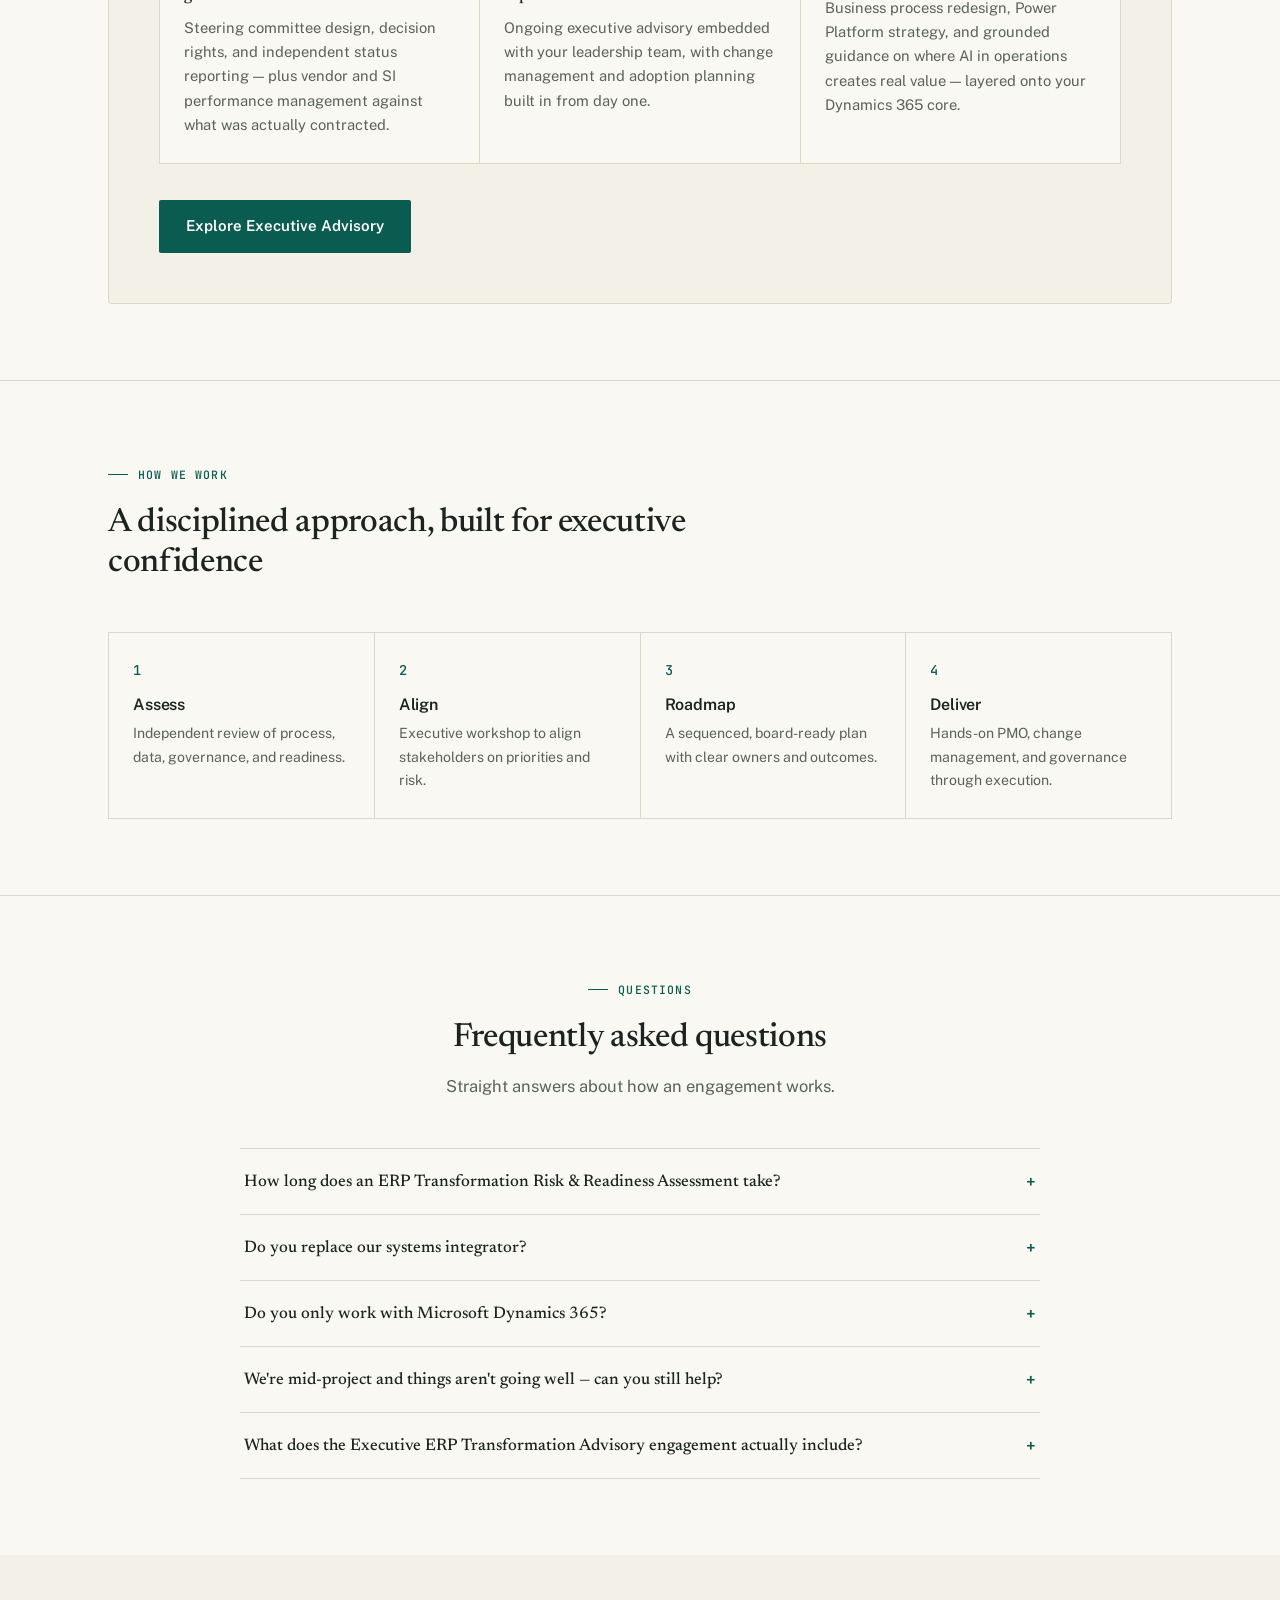
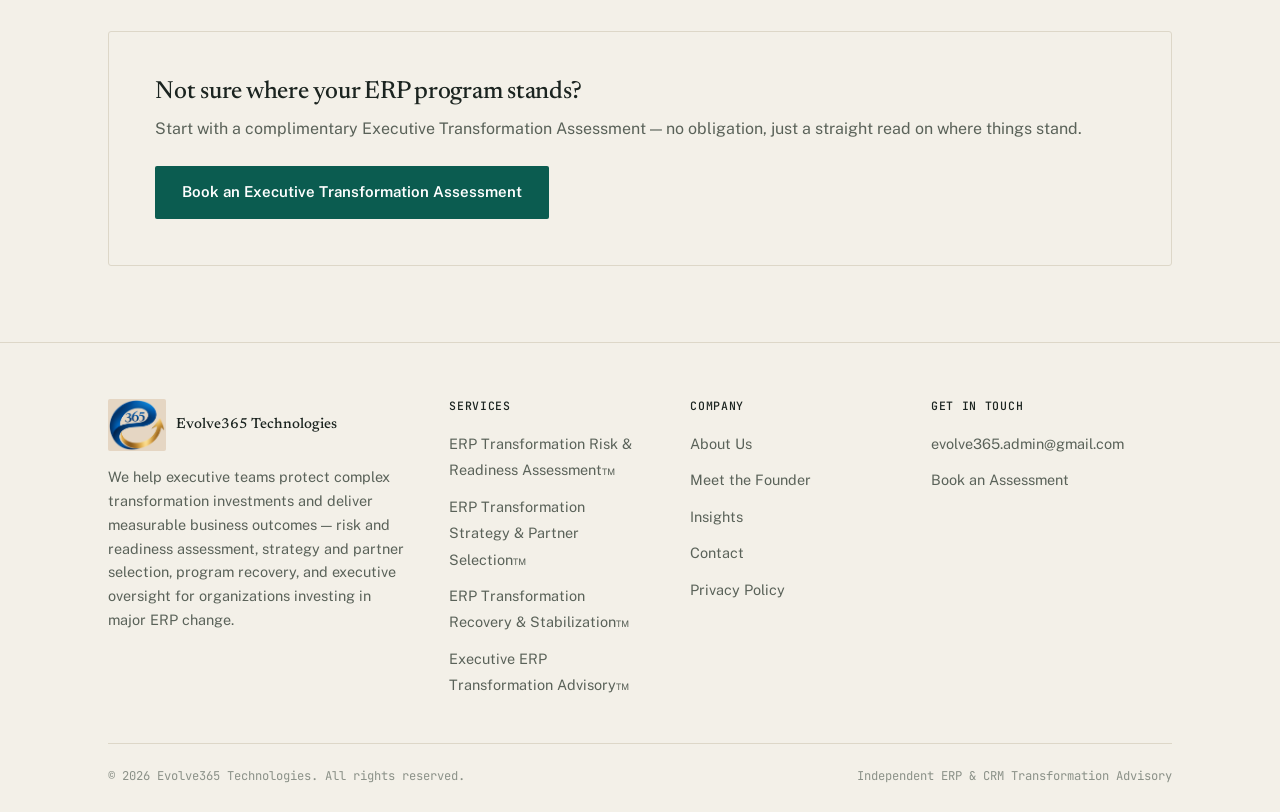
==== commit c72919c0: "Add files via upload" ====
--- a/index.html
+++ b/index.html
@@ -345,7 +345,7 @@
       <div>
         <h4>Get In Touch</h4>
         <ul>
-          <li><a href="mailto:evolve365admin@gmail.com">evolve365admin@gmail.com</a></li>
+          <li><a href="mailto:evolve365.admin@gmail.com">evolve365.admin@gmail.com</a></li>
           <li><a href="contact.html#booking">Book an Assessment</a></li>
         </ul>
       </div>
